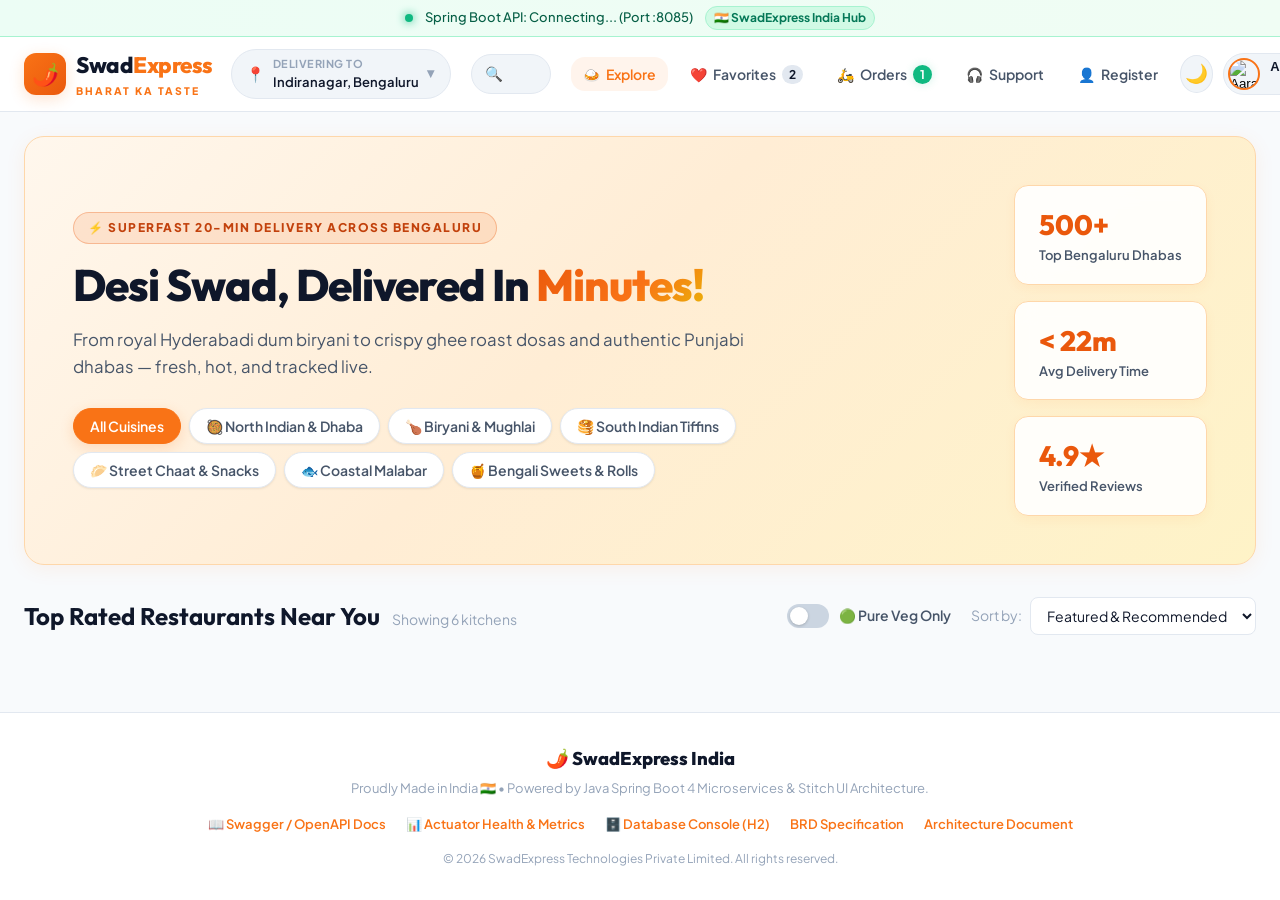
==== backend/src/main/resources/static/index.html @ cc87bf11 "feat(account): complete 5-step manage account flow with editable credentials and notification dispat" ====
<!DOCTYPE html>
<html lang="en" data-theme="light">
<head>
  <meta charset="UTF-8">
  <meta name="viewport" content="width=device-width, initial-scale=1.0">
  <title>SwadExpress | India's Premier Online Food Delivery & Live Tracking</title>
  <meta name="description" content="Order authentic biryani, butter chicken, masala dosa, and street food across Bengaluru. Real-time GPS delivery tracking powered by Java Spring Boot microservices.">
  <link rel="preconnect" href="https://fonts.googleapis.com">
  <link rel="preconnect" href="https://fonts.gstatic.com" crossorigin>
  <link href="https://fonts.googleapis.com/css2?family=Plus+Jakarta+Sans:wght@400;500;600;700;800&family=Outfit:wght@500;600;700;800&display=swap" rel="stylesheet">
  <link rel="stylesheet" href="style.css">
</head>
<body>
  <!-- System Status Banner (Backend connectivity check) -->
  <aside id="statusBanner" class="status-banner" aria-label="System Status">
    <div class="status-indicator live"></div>
    <span id="backendStatusText">Spring Boot 4 Microservices API Gateway: Connected (Port 8085)</span>
    <span class="status-tag">🇮🇳 SwadExpress India Hub</span>
  </aside>

  <!-- Sticky Navbar -->
  <header class="navbar">
    <div class="nav-container">
      <div class="brand-group">
        <a href="#" class="brand-logo" id="brandLogo">
          <div class="logo-icon">🌶️</div>
          <div class="logo-text">
            <span class="logo-main">Swad<span class="accent-orange">Express</span></span>
            <span class="logo-sub">BHARAT KA TASTE</span>
          </div>
        </a>
        <div class="delivery-address-pill" id="navAddressPill" title="Change delivery location">
          <span class="pill-icon">📍</span>
          <div class="pill-details">
            <span class="pill-label">Delivering to</span>
            <span class="pill-value" id="navAddressDisplay">Indiranagar, Bengaluru</span>
          </div>
          <span class="pill-arrow">▼</span>
        </div>
      </div>

      <!-- Search Bar -->
      <div class="nav-search-wrapper">
        <span class="search-icon">🔍</span>
        <input type="text" id="restaurantSearchInput" class="nav-search-input" placeholder="Search biryani, butter chicken, dosa, chaat, or thalis..." autocomplete="off">
        <button id="clearSearchBtn" class="clear-search-btn" style="display: none;">✕</button>
      </div>

      <!-- Navigation Actions -->
      <nav class="nav-actions">
        <button id="navExploreBtn" class="nav-link active">
          <span>🍛</span> Explore
        </button>
        <button id="navFavoritesBtn" class="nav-link">
          <span>❤️</span> Favorites
          <span id="favCountBadge" class="badge">2</span>
        </button>
        <button id="navOrdersBtn" class="nav-link">
          <span>🛵</span> Orders
          <span id="activeOrdersBadge" class="badge live-pulse">1</span>
        </button>
        <button id="navSupportBtn" class="nav-link">
          <span>🎧</span> Support
        </button>
        <button id="navRegisterBtn" class="nav-link" title="User Registration (UC-1)">
          <span>👤</span> Register
        </button>
        <button id="themeToggleBtn" class="theme-toggle-btn" title="Toggle Light / Dark Mode" aria-label="Toggle Theme">
          <span id="themeToggleIcon">🌙</span>
        </button>
        <button id="navProfileBtn" class="profile-btn" title="Account Settings (UC-7)">
          <img id="userAvatarImg" src="https://images.unsplash.com/photo-1506794778202-cad84cf45f1d?auto=format&fit=crop&w=120&q=80" alt="Aarav Sharma" class="avatar-img">
          <span id="userNameDisplay" class="user-name">Aarav S.</span>
        </button>
        <button id="cartTriggerBtn" class="cart-trigger-btn" aria-label="View Food Basket">
          <span class="cart-icon">🛒</span>
          <span id="cartCountBadge" class="cart-badge">0</span>
          <span id="cartTotalDisplay" class="cart-total">₹0</span>
        </button>
      </nav>
    </div>
  </header>

  <!-- Main Content Layout -->
  <main class="main-content">
    <!-- Hero Banner -->
    <section class="hero-section">
      <div class="hero-content">
        <div class="hero-badge">⚡ SUPERFAST 20-MIN DELIVERY ACROSS BENGALURU</div>
        <h1 class="hero-title">Desi Swad, Delivered In <span class="gradient-text">Minutes!</span></h1>
        <p class="hero-subtitle">From royal Hyderabadi dum biryani to crispy ghee roast dosas and authentic Punjabi dhabas — fresh, hot, and tracked live.</p>
        
        <!-- Cuisine Quick Filter Pills -->
        <div class="cuisine-pills-bar" id="cuisinePillsBar">
          <button class="cuisine-pill active" data-cuisine="All">All Cuisines</button>
          <button class="cuisine-pill" data-cuisine="North Indian">🥘 North Indian & Dhaba</button>
          <button class="cuisine-pill" data-cuisine="Biryani & Mughlai">🍗 Biryani & Mughlai</button>
          <button class="cuisine-pill" data-cuisine="South Indian">🥞 South Indian Tiffins</button>
          <button class="cuisine-pill" data-cuisine="Street Food & Chaat">🥟 Street Chaat & Snacks</button>
          <button class="cuisine-pill" data-cuisine="Coastal & Seafood">🐟 Coastal Malabar</button>
          <button class="cuisine-pill" data-cuisine="Bengali & Sweets">🍯 Bengali Sweets & Rolls</button>
        </div>
      </div>
      <div class="hero-stats">
        <div class="stat-card">
          <span class="stat-num">500+</span>
          <span class="stat-desc">Top Bengaluru Dhabas</span>
        </div>
        <div class="stat-card">
          <span class="stat-num">&lt; 22m</span>
          <span class="stat-desc">Avg Delivery Time</span>
        </div>
        <div class="stat-card">
          <span class="stat-num">4.9★</span>
          <span class="stat-desc">Verified Reviews</span>
        </div>
      </div>
    </section>

    <!-- Filter & Sort Sub-Bar -->
    <section class="filter-controls-section">
      <div class="filter-results-info">
        <h2 id="sectionHeading" class="section-title">Top Rated Restaurants Near You</h2>
        <span id="resultsCount" class="results-count">Showing 6 kitchens</span>
      </div>
      <div class="filter-actions-group">
        <label class="toggle-control">
          <input type="checkbox" id="vegOnlyToggle">
          <span class="toggle-slider"></span>
          <span class="toggle-label"><span class="fssai-veg-dot">🟢</span> Pure Veg Only</span>
        </label>
        <div class="sort-dropdown-wrapper">
          <label for="sortBySelect" class="sort-label">Sort by:</label>
          <select id="sortBySelect" class="sort-select">
            <option value="featured">Featured & Recommended</option>
            <option value="rating">Highest Rated (4.8+)</option>
            <option value="deliveryTime">Fastest Delivery</option>
            <option value="deliveryFee">Lowest Delivery Charge</option>
          </select>
        </div>
      </div>
    </section>

    <!-- Restaurant Cards Grid -->
    <section class="restaurant-grid" id="restaurantGrid" aria-label="Restaurant Listings">
      <!-- Dynamically injected via app.js -->
    </section>

    <!-- Active Orders Tracking Callout -->
    <section id="liveOrderCallout" class="live-order-callout" style="display: none;">
      <div class="callout-inner">
        <div class="callout-icon pulsing">🛵</div>
        <div class="callout-info">
          <div class="callout-title">Order Out for Delivery: <span id="calloutRestaurantName">Meghana Foods Biryani</span></div>
          <div class="callout-status" id="calloutStatusText">Delivery partner Suresh is en route on TVS Apache</div>
        </div>
        <button id="openLiveTrackerBtn" class="callout-action-btn">Track Order Live ➔</button>
      </div>
    </section>
  </main>

  <!-- MODAL: Restaurant Menu & Customization -->
  <div id="menuModal" class="modal-overlay" style="display: none;">
    <div class="modal-card menu-modal-card">
      <header class="modal-header menu-header">
        <div class="menu-hero-banner" id="menuHeroBanner">
          <button id="closeMenuModalBtn" class="modal-close-btn" aria-label="Close Menu">✕</button>
          <div class="menu-hero-overlay">
            <div class="menu-badge" id="menuCuisineBadge">North Indian</div>
            <h2 id="menuRestaurantName" class="menu-rest-title">Punjab Grill & Tandoori Dhaba</h2>
            <div class="menu-rest-meta">
              <span id="menuRatingSpan">⭐ 4.88 (320 reviews)</span>
              <span>•</span>
              <span id="menuEtaSpan">⏱️ 25 mins</span>
              <span>•</span>
              <span id="menuMinOrderSpan">Min Order: ₹200</span>
            </div>
            <p id="menuAddressSpan" class="menu-address">📍 100 Feet Rd, Indiranagar, Bengaluru</p>
          </div>
        </div>
      </header>

      <!-- Category Filter Tabs -->
      <nav class="menu-category-tabs" id="menuCategoryTabs">
        <button class="cat-tab active" data-category="ALL">Full Menu</button>
        <button class="cat-tab" data-category="Starters">Starters & Tikkas</button>
        <button class="cat-tab" data-category="Mains">Gravies & Curries</button>
        <button class="cat-tab" data-category="Biryani">Biryani & Rice</button>
        <button class="cat-tab" data-category="Tiffins">South Tiffins</button>
        <button class="cat-tab" data-category="Street Food">Chaat & Rolls</button>
        <button class="cat-tab" data-category="Breads">Roti & Naan</button>
        <button class="cat-tab" data-category="Desserts">Mithai & Desserts</button>
        <button class="cat-tab" data-category="Beverages">Chai & Kaapi</button>
      </nav>

      <!-- Menu Items List -->
      <div class="menu-items-container" id="menuItemsContainer">
        <!-- Rendered dynamically -->
      </div>
    </div>
  </div>

  <!-- SLIDE DRAWER: Shopping Cart & Checkout -->
  <aside id="cartDrawer" class="drawer-overlay" style="display: none;">
    <div class="drawer-panel cart-drawer-panel">
      <header class="drawer-header">
        <div class="drawer-title-group">
          <h3>Your Food Basket</h3>
          <span id="drawerRestaurantName" class="drawer-sub">Select items to checkout</span>
        </div>
        <button id="closeCartDrawerBtn" class="drawer-close-btn" aria-label="Close Basket">✕</button>
      </header>

      <div class="drawer-body">
        <!-- Empty Cart State -->
        <div id="emptyCartView" class="empty-cart-view" style="display: none;">
          <div class="empty-icon">🍲</div>
          <h4>Your basket is empty</h4>
          <p>Explore authentic Indian dishes and add your favorites here.</p>
          <button id="startShoppingBtn" class="primary-btn">Browse Restaurants</button>
        </div>

        <!-- Populated Cart Items -->
        <div id="populatedCartView" class="populated-cart-view">
          <div class="cart-items-list" id="cartItemsList">
            <!-- Dynamically populated -->
          </div>

          <!-- Delivery Address Section -->
          <div class="checkout-block address-block">
            <div class="block-header">
              <span class="block-title">📍 Delivery Location</span>
              <button id="openAddAddressModalBtn" class="text-link-btn">+ Add New Address</button>
            </div>
            <div id="addressOptionsList" class="address-options-list">
              <!-- Dynamically populated from Address Service -->
            </div>
            <input type="text" id="deliveryInstructionsInput" class="form-input" placeholder="Delivery notes (e.g. Ring flat bell, leave with security)...">
          </div>

          <!-- Payment Method Section (Indian UPI & Cards) -->
          <div class="checkout-block payment-block">
            <span class="block-title">🇮🇳 Payment Options</span>
            <div class="payment-methods-grid">
              <label class="pay-method-card active">
                <input type="radio" name="paymentMethod" value="UPI" checked>
                <div class="pay-card-content">
                  <span class="pay-icon">⚡</span>
                  <div class="pay-text">
                    <strong>Instant UPI (Zero Convenience Fee)</strong>
                    <span>Google Pay • PhonePe • Paytm • CRED (aarav@okaxis)</span>
                  </div>
                </div>
              </label>
              <label class="pay-method-card">
                <input type="radio" name="paymentMethod" value="CARD">
                <div class="pay-card-content">
                  <span class="pay-icon">💳</span>
                  <div class="pay-text">
                    <strong>Credit / Debit Card & RuPay</strong>
                    <span>RuPay • Visa • Mastercard</span>
                  </div>
                </div>
              </label>
              <label class="pay-method-card">
                <input type="radio" name="paymentMethod" value="CASH">
                <div class="pay-card-content">
                  <span class="pay-icon">💵</span>
                  <div class="pay-text">
                    <strong>Cash on Delivery (COD) / Scan QR at Door</strong>
                    <span>Pay courier in cash or UPI QR</span>
                  </div>
                </div>
              </label>
            </div>
          </div>

          <!-- Cost Calculation Summary with GST -->
          <div class="checkout-summary">
            <div class="summary-row">
              <span>Item Total</span>
              <span id="summarySubtotal">₹0.00</span>
            </div>
            <div class="summary-row">
              <span>Delivery Partner Fee</span>
              <span id="summaryDeliveryFee">₹35.00</span>
            </div>
            <div class="summary-row">
              <span>Restaurant GST (2.5% CGST + 2.5% SGST)</span>
              <span id="summaryTax">₹0.00</span>
            </div>
            <div class="summary-row total-row">
              <span>Total Payable</span>
              <span id="summaryTotal">₹0.00</span>
            </div>
          </div>
        </div>
      </div>

      <footer class="drawer-footer" id="cartDrawerFooter">
        <button id="placeOrderBtn" class="place-order-btn">
          <span id="placeOrderText">Confirm Order & Pay</span>
          <span id="placeOrderTotalSpan" class="order-total-badge">₹0.00</span>
        </button>
      </footer>
    </div>
  </aside>

  <!-- MODAL: Real-Time Order Tracking (UC-5) -->
  <div id="trackingModal" class="modal-overlay" style="display: none;">
    <div class="modal-card tracking-modal-card">
      <header class="modal-header">
        <div class="tracking-header-title">
          <span class="tracking-live-tag">🔴 LIVE SWAD TELEMETRY</span>
          <h2 id="trackOrderTitle">Order #ORD-1002</h2>
        </div>
        <button id="closeTrackingModalBtn" class="modal-close-btn" aria-label="Close Tracking">✕</button>
      </header>

      <div class="tracking-body">
        <!-- ETA & Status Highlight Card -->
        <div class="tracking-status-banner">
          <div class="eta-box">
            <span class="eta-label">Expected in</span>
            <span class="eta-time" id="trackEtaDisplay">15 mins</span>
          </div>
          <div class="status-msg-box">
            <div class="status-headline" id="trackStatusHeadline">Delivery Partner En Route</div>
            <div class="status-sub" id="trackStatusMessage">Suresh Gowda is delivering via TVS Apache RTR 160.</div>
          </div>
        </div>

        <!-- 4-Step Milestone Progression -->
        <div class="stepper-wrapper">
          <div class="step-item" id="step1">
            <div class="step-circle">1</div>
            <span class="step-title">Order Placed</span>
          </div>
          <div class="step-line" id="line1"></div>
          <div class="step-item" id="step2">
            <div class="step-circle">2</div>
            <span class="step-title">Kitchen Cooking</span>
          </div>
          <div class="step-line" id="line2"></div>
          <div class="step-item" id="step3">
            <div class="step-circle">3</div>
            <span class="step-title">Partner Out</span>
          </div>
          <div class="step-line" id="line3"></div>
          <div class="step-item" id="step4">
            <div class="step-circle">4</div>
            <span class="step-title">Delivered</span>
          </div>
        </div>

        <!-- Simulated Visual GPS Route Display (Bengaluru Route) -->
        <div class="telemetry-map-simulator">
          <div class="map-grid-overlay"></div>
          <div class="route-line-svg">
            <div class="map-node restaurant-node">
              <span>🏪</span>
              <label id="mapRestLabel">Dhaba / Kitchen</label>
            </div>
            <div class="driver-pulse-marker" id="driverPulseMarker">
              <span>🛵</span>
              <span class="pulse-ring"></span>
            </div>
            <div class="map-node destination-node">
              <span>🏠</span>
              <label>Indiranagar</label>
            </div>
          </div>
        </div>

        <!-- Courier Contact Card -->
        <div class="courier-card">
          <img src="https://images.unsplash.com/photo-1507003211169-0a1dd7228f2d?auto=format&fit=crop&w=120&q=80" alt="Delivery Partner" class="courier-avatar">
          <div class="courier-info">
            <div class="courier-name" id="trackDriverName">Ramesh Kumar</div>
            <div class="courier-vehicle" id="trackVehicle">Hero Splendor Plus (#KA-03-EX-9921)</div>
            <div class="courier-rating" id="trackDriverRating">⭐ 4.94 Rating (Vaccinated)</div>
          </div>
          <a href="tel:+919845012345" class="call-driver-btn" id="callDriverBtn">📞 Call Partner</a>
        </div>

        <!-- Simulation Step Control -->
        <div class="tracking-action-bar">
          <button id="advanceStepBtn" class="secondary-btn">
            ⚡ Advance Milestone (Simulate Kitchen & Transit Lifecycle)
          </button>
          <button id="reviewDeliveredOrderBtn" class="primary-btn" style="display: none;">
            ⭐ Rate Food & Delivery Experience
          </button>
        </div>
      </div>
    </div>
  </div>

  <!-- MODAL: Review & Rating (UC-6) -->
  <div id="reviewModal" class="modal-overlay" style="display: none;">
    <div class="modal-card review-modal-card">
      <header class="modal-header">
        <div class="modal-title-group">
          <h2>Kaisa Tha Khana? Rate Experience</h2>
          <span id="reviewRestaurantName" class="modal-sub">Punjab Grill & Tandoori Dhaba</span>
        </div>
        <button id="closeReviewModalBtn" class="modal-close-btn" aria-label="Close Review">✕</button>
      </header>

      <form id="reviewForm" class="review-form">
        <input type="hidden" id="reviewOrderId">
        <input type="hidden" id="reviewRestaurantId">

        <div class="rating-picker-group">
          <span class="rating-prompt">How was the taste and packaging?</span>
          <div class="star-rating-widget" id="starRatingWidget">
            <span class="star-btn" data-value="1">★</span>
            <span class="star-btn" data-value="2">★</span>
            <span class="star-btn" data-value="3">★</span>
            <span class="star-btn" data-value="4">★</span>
            <span class="star-btn active" data-value="5">★</span>
          </div>
          <span id="ratingScoreText" class="rating-score-text">5.0 - Ekdum Lajawab! (Exceptional)</span>
        </div>

        <div class="form-group">
          <label for="reviewCommentsInput">Your Review Commentary</label>
          <textarea id="reviewCommentsInput" class="form-textarea" rows="4" placeholder="Tell us what you loved about the spices, flavors, and delivery speed..." required></textarea>
        </div>

        <button type="submit" id="submitReviewBtn" class="primary-btn">Submit Desi Review</button>
      </form>
    </div>
  </div>

  <!-- MODAL: Orders History & Past Invoices -->
  <div id="ordersHistoryModal" class="modal-overlay" style="display: none;">
    <div class="modal-card wide-modal-card">
      <header class="modal-header">
        <h2>Order History & Invoices</h2>
        <button id="closeOrdersModalBtn" class="modal-close-btn" aria-label="Close Orders">✕</button>
      </header>
      <div class="orders-list-container" id="ordersListContainer">
        <!-- Rendered dynamically -->
      </div>
    </div>
  </div>

  <!-- MODAL: Customer Support Center (UC-10) -->
  <div id="supportModal" class="modal-overlay" style="display: none;">
    <div class="modal-card wide-modal-card">
      <header class="modal-header">
        <div class="modal-title-group">
          <h2>SwadExpress Care & Resolution</h2>
          <span class="modal-sub">24/7 Priority Support across India</span>
        </div>
        <button id="closeSupportModalBtn" class="modal-close-btn" aria-label="Close Support">✕</button>
      </header>

      <div class="support-modal-grid">
        <!-- Ticket Submission Form -->
        <div class="support-form-card">
          <h3>Create Support Request</h3>
          <form id="supportTicketForm" class="ticket-form">
            <div class="form-group">
              <label for="ticketOrderSelect">Associated Order (Optional)</label>
              <select id="ticketOrderSelect" class="form-select">
                <option value="">-- General Inquiry / No Order --</option>
              </select>
            </div>
            <div class="form-group">
              <label for="ticketCategorySelect">Issue Category</label>
              <select id="ticketCategorySelect" class="form-select" required>
                <option value="LATE_DELIVERY">⏱️ Delivery Partner Delay</option>
                <option value="MISSING_ITEM">📦 Missing Item / Spilled Packaging</option>
                <option value="FOOD_QUALITY">🍲 Food Taste or Temperature Issue</option>
                <option value="REFUND">💳 UPI / Refund Status</option>
                <option value="OTHER">💬 General Feedback</option>
              </select>
            </div>
            <div class="form-group">
              <label for="ticketDescriptionInput">Problem Description</label>
              <textarea id="ticketDescriptionInput" class="form-textarea" rows="4" placeholder="Describe the issue with your meal or delivery partner..." required></textarea>
            </div>
            <button type="submit" id="submitTicketBtn" class="primary-btn">Submit Support Request</button>
          </form>
        </div>

        <!-- Existing Tickets List -->
        <div class="support-tickets-card">
          <h3>Your Active Support Tickets</h3>
          <div id="ticketsListContainer" class="tickets-list-container">
            <!-- Dynamically populated from Support Service -->
          </div>
        </div>
      </div>
    </div>
  </div>

  <!-- MODAL: Account Settings & Address Book (UC-7, UC-9) -->
  <div id="accountModal" class="modal-overlay" style="display: none;">
    <div class="modal-card wide-modal-card">
      <header class="modal-header">
        <h2>Account Settings (UC-7)</h2>
        <button id="closeAccountModalBtn" class="modal-close-btn" aria-label="Close Account">✕</button>
      </header>

      <div class="account-tabs-wrapper">
        <button class="account-tab active" id="profileTabBtn">Profile & Credentials (UC-7)</button>
        <button class="account-tab" id="addressesTabBtn">Saved Addresses (UC-9)</button>
      </div>

      <!-- Tab 1: Profile -->
      <div id="profileTabContent" class="account-tab-content">
        <div id="profileErrorAlert" class="alert-box error" style="display: none; margin-bottom: 1rem; padding: 0.75rem 1rem; border-radius: 8px; background: #fee2e2; border: 1px solid #ef4444; color: #b91c1c; font-size: 0.9rem;"></div>
        
        <form id="profileForm" class="account-form">
          <div class="profile-avatar-row">
            <img id="profileAvatarPreview" src="https://images.unsplash.com/photo-1506794778202-cad84cf45f1d?auto=format&fit=crop&w=200&q=80" alt="Avatar" class="profile-preview-avatar">
            <div class="avatar-input-group">
              <label for="profileAvatarUrl">Avatar Image URL</label>
              <input type="url" id="profileAvatarUrl" class="form-input" value="https://images.unsplash.com/photo-1506794778202-cad84cf45f1d?auto=format&fit=crop&w=200&q=80">
            </div>
          </div>
          <div class="form-row">
            <div class="form-group">
              <label for="profileNameInput">Full Name</label>
              <input type="text" id="profileNameInput" class="form-input" value="Aarav Sharma" required>
            </div>
            <div class="form-group">
              <label for="profileEmailInput">Email Address</label>
              <input type="email" id="profileEmailInput" class="form-input" value="aarav.sharma@example.in" required>
            </div>
          </div>
          <div class="form-row">
            <div class="form-group">
              <label for="profilePhoneInput">Mobile Phone (India +91)</label>
              <input type="tel" id="profilePhoneInput" class="form-input" value="+91 98765 43210" required>
            </div>
            <div class="form-group">
              <label for="profilePasswordInput">New Password (leave blank to keep current)</label>
              <input type="password" id="profilePasswordInput" class="form-input" placeholder="Min. 6 characters">
            </div>
          </div>
          <button type="submit" id="saveProfileBtn" class="primary-btn"><span>💾</span> Save Changes & Dispatch Confirmation (UC-7)</button>
        </form>

        <!-- Step 5 Confirmation Card -->
        <div id="profileUpdateConfirmationCard" style="display: none; margin-top: 1.25rem; padding: 1.25rem; border-radius: 12px; background: #f0fdf4; border: 1px solid #86efac;">
          <div style="display: flex; align-items: flex-start; gap: 0.75rem; margin-bottom: 0.75rem;">
            <span style="font-size: 1.75rem; line-height: 1;">✅</span>
            <div>
              <h4 style="margin: 0; color: #166534; font-size: 1.05rem; font-weight: 700;">Account Settings Updated (UC-7)</h4>
              <p id="profileConfirmationSummary" style="margin: 0.25rem 0 0 0; font-size: 0.875rem; color: #15803d;"></p>
            </div>
          </div>
          <div style="display: grid; grid-template-columns: 1fr 1fr; gap: 0.75rem; margin-top: 0.75rem;">
            <div style="background: #ffffff; padding: 0.75rem; border-radius: 8px; border: 1px solid #bbf7d0; box-shadow: 0 1px 3px rgba(0,0,0,0.05);">
              <div style="font-size: 0.75rem; font-weight: 700; text-transform: uppercase; color: #475569; margin-bottom: 0.25rem;">📱 SMS Notification</div>
              <div id="profileSmsBadge" style="font-size: 0.85rem; font-weight: 600; color: #16a34a;">Status: DISPATCHED</div>
            </div>
            <div style="background: #ffffff; padding: 0.75rem; border-radius: 8px; border: 1px solid #bbf7d0; box-shadow: 0 1px 3px rgba(0,0,0,0.05);">
              <div style="font-size: 0.75rem; font-weight: 700; text-transform: uppercase; color: #475569; margin-bottom: 0.25rem;">✉️ Email Notification</div>
              <div id="profileEmailBadge" style="font-size: 0.85rem; font-weight: 600; color: #16a34a;">Status: DISPATCHED</div>
            </div>
          </div>
        </div>
      </div>

      <!-- Tab 2: Addresses -->
      <div id="addressesTabContent" class="account-tab-content" style="display: none;">
        <div class="addresses-manager-header">
          <h3>Your Saved Locations</h3>
          <button id="addNewAddressBtn" class="primary-btn">+ Add New Location</button>
        </div>
        <div id="addressesManagerList" class="addresses-manager-list">
          <!-- Dynamically populated -->
        </div>

        <!-- Add Address Form (Toggled) -->
        <form id="newAddressForm" class="new-address-form" style="display: none;">
          <h4>Add New Delivery Location</h4>
          <div class="form-row">
            <div class="form-group">
              <label for="newAddressLabel">Label (e.g. Home, Office, Gym)</label>
              <input type="text" id="newAddressLabel" class="form-input" placeholder="Home" required>
            </div>
            <div class="form-group">
              <label for="newAddressStreet">Flat / House No. & Street</label>
              <input type="text" id="newAddressStreet" class="form-input" placeholder="Flat 402, Shanti Niketan Apts" required>
            </div>
          </div>
          <div class="form-row">
            <div class="form-group">
              <label for="newAddressSuite">Area / Landmark</label>
              <input type="text" id="newAddressSuite" class="form-input" placeholder="12th Main, HAL 2nd Stage">
            </div>
            <div class="form-group">
              <label for="newAddressCity">City</label>
              <input type="text" id="newAddressCity" class="form-input" value="Bengaluru" required>
            </div>
            <div class="form-group">
              <label for="newAddressState">State</label>
              <input type="text" id="newAddressState" class="form-input" value="Karnataka" required>
            </div>
            <div class="form-group">
              <label for="newAddressZip">PIN Code</label>
              <input type="text" id="newAddressZip" class="form-input" value="560038" required>
            </div>
          </div>
          <div class="form-actions">
            <button type="button" id="cancelAddressBtn" class="secondary-btn">Cancel</button>
            <button type="submit" id="saveNewAddressBtn" class="primary-btn">Save Address</button>
          </div>
        </form>
      </div>
    </div>
  </div>

  <!-- User Registration Modal (UC-1: 5-Step Registration Flow) -->
  <div id="registerModal" class="modal-overlay" style="display: none;" role="dialog" aria-modal="true" aria-labelledby="registerModalTitle">
    <div class="modal-card" style="max-width: 520px;">
      <header class="modal-header">
        <div>
          <h2 id="registerModalTitle" style="font-size: 1.35rem; font-weight: 800; color: var(--text-main);">Create New Account (UC-1)</h2>
          <p style="font-size: 0.8125rem; color: var(--text-muted); margin-top: 2px;">Join SwadExpress for seamless food ordering & live tracking</p>
        </div>
        <button id="closeRegisterModalBtn" class="modal-close-btn" aria-label="Close Registration">✕</button>
      </header>

      <!-- Step 1 & 2: Registration Form View -->
      <div id="registerFormContainer" style="padding: 24px;">
        <div id="registerErrorAlert" style="display: none; background: #fee2e2; border: 1px solid #fca5a5; color: #991b1b; padding: 10px 14px; border-radius: 8px; font-size: 0.85rem; margin-bottom: 16px; font-weight: 600;"></div>

        <form id="userRegistrationForm">
          <div class="form-group">
            <label for="regFullName">Full Name *</label>
            <input type="text" id="regFullName" class="form-input" placeholder="e.g. Priya Patel" required autocomplete="name">
          </div>

          <div class="form-group">
            <label for="regEmail">Email Address *</label>
            <input type="email" id="regEmail" class="form-input" placeholder="e.g. priya.patel@example.in" required autocomplete="email">
            <span style="font-size: 0.75rem; color: var(--text-dim);">We'll send your registration confirmation & order invoices here.</span>
          </div>

          <div class="form-group">
            <label for="regPhone">Mobile Phone Number (India +91) *</label>
            <input type="tel" id="regPhone" class="form-input" placeholder="e.g. +91 98123 45678" required autocomplete="tel">
            <span style="font-size: 0.75rem; color: var(--text-dim);">For SMS delivery milestone updates and live tracking OTPs.</span>
          </div>

          <div class="form-group">
            <label for="regPassword">Password *</label>
            <input type="password" id="regPassword" class="form-input" placeholder="Minimum 6 characters" minlength="6" required autocomplete="new-password">
          </div>

          <div style="margin-top: 20px; display: flex; flex-direction: column; gap: 10px;">
            <button type="submit" id="submitRegisterBtn" class="primary-btn" style="width: 100%; padding: 12px; font-size: 0.95rem;">
              <span>🚀</span> Create Account & Send Confirmation
            </button>
            <p style="font-size: 0.78rem; color: var(--text-muted); text-align: center;">
              Already have an account? <a href="#" id="switchToLoginLink" style="color: var(--accent-saffron); font-weight: 700; text-decoration: none;">Login as Aarav Sharma</a>
            </p>
          </div>
        </form>
      </div>

      <!-- Step 5: Confirmation Dispatched View -->
      <div id="registerConfirmationView" style="display: none; padding: 28px 24px; text-align: center;">
        <div style="width: 64px; height: 64px; background: #ecfdf5; border: 2px solid #10b981; border-radius: 50%; display: flex; align-items: center; justify-content: center; font-size: 2rem; margin: 0 auto 16px;">
          ✅
        </div>
        <h3 style="font-size: 1.35rem; font-weight: 800; color: var(--text-main); margin-bottom: 6px;">Registration Confirmed!</h3>
        <p id="regSuccessSummary" style="font-size: 0.875rem; color: var(--text-muted); line-height: 1.5; margin-bottom: 20px;"></p>

        <div style="background: var(--bg-surface); border: 1px solid var(--border-subtle); border-radius: 12px; padding: 16px; text-align: left; margin-bottom: 20px; display: flex; flex-direction: column; gap: 10px;">
          <div style="display: flex; align-items: center; gap: 10px;">
            <span style="font-size: 1.25rem;">📱</span>
            <div>
              <div style="font-size: 0.8125rem; font-weight: 700; color: var(--text-main);">SMS Confirmation Dispatched</div>
              <div id="regSmsRecipient" style="font-size: 0.75rem; color: var(--accent-emerald-dark); font-weight: 600;">Status: Sent to registered phone</div>
            </div>
          </div>
          <div style="display: flex; align-items: center; gap: 10px; border-top: 1px solid var(--border-subtle); padding-top: 10px;">
            <span style="font-size: 1.25rem;">✉️</span>
            <div>
              <div style="font-size: 0.8125rem; font-weight: 700; color: var(--text-main);">Email Confirmation Dispatched</div>
              <div id="regEmailRecipient" style="font-size: 0.75rem; color: var(--accent-emerald-dark); font-weight: 600;">Status: Welcome email sent to inbox</div>
            </div>
          </div>
        </div>

        <button id="startOrderingRegisteredBtn" class="primary-btn" style="width: 100%; padding: 12px; font-size: 0.95rem;">
          Continue to SwadExpress as <span id="regNewUserName">New User</span> →
        </button>
      </div>
    </div>
  </div>

  <!-- Toast Notification Container -->
  <div id="toastContainer" class="toast-container" aria-live="polite"></div>

  <!-- Footer -->
  <footer class="app-footer">
    <div class="footer-container">
      <div class="footer-brand">
        <span class="footer-logo">🌶️ SwadExpress India</span>
        <p>Proudly Made in India 🇮🇳 • Powered by Java Spring Boot 4 Microservices & Stitch UI Architecture.</p>
      </div>
      <div class="footer-links">
        <a href="/swagger.html" target="_blank" class="footer-link">📖 Swagger / OpenAPI Docs</a>
        <a href="/actuator/health" target="_blank" class="footer-link">📊 Actuator Health & Metrics</a>
        <a href="/h2-console" target="_blank" class="footer-link">🗄️ Database Console (H2)</a>
        <a href="file:///c:/Users/ARUN/varma_scripts/experiments/demo/BRD.md" class="footer-link">BRD Specification</a>
        <a href="file:///c:/Users/ARUN/varma_scripts/experiments/demo/ARCHITECTURE.md" class="footer-link">Architecture Document</a>
      </div>
      <div class="footer-copyright">
        © 2026 SwadExpress Technologies Private Limited. All rights reserved.
      </div>
    </div>
  </footer>

  <script src="app.js"></script>
</body>
</html>
---- backend/src/main/resources/static/style.css ----
/* ==========================================================================
   SwadExpress Design System & Style Specifications
   Aesthetics: Modern Indian White Theme (Light Mode), Saffron & Emerald Accents,
   Crisp Card Elevations, Glassmorphism, Micro-interactions, Dark Mode Toggle
   ========================================================================== */

:root, [data-theme="light"] {
  --bg-primary: #f8fafc;
  --bg-secondary: #ffffff;
  --bg-card: #ffffff;
  --bg-card-hover: #ffffff;
  --bg-surface: #f1f5f9;
  --bg-surface-hover: #e2e8f0;
  --bg-overlay: rgba(15, 23, 42, 0.45);
  
  --border-subtle: #e2e8f0;
  --border-strong: #cbd5e1;
  --border-active: #f97316;
  --border-focus: #f97316;

  --text-main: #0f172a;
  --text-muted: #475569;
  --text-dim: #94a3b8;

  --accent-saffron: #f97316;
  --accent-saffron-dark: #ea580c;
  --accent-saffron-glow: rgba(249, 115, 22, 0.2);
  --accent-emerald: #10b981;
  --accent-emerald-dark: #059669;
  --accent-emerald-glow: rgba(16, 185, 129, 0.2);
  --accent-amber: #f59e0b;
  --accent-amber-glow: rgba(245, 158, 11, 0.2);
  --accent-rose: #f43f5e;
  --accent-blue: #3b82f6;

  --font-sans: 'Plus Jakarta Sans', -apple-system, BlinkMacSystemFont, 'Segoe UI', Roboto, sans-serif;
  --font-display: 'Outfit', sans-serif;

  --shadow-sm: 0 1px 3px rgba(0, 0, 0, 0.05), 0 1px 2px rgba(0, 0, 0, 0.03);
  --shadow-md: 0 4px 16px rgba(0, 0, 0, 0.06), 0 1px 3px rgba(0, 0, 0, 0.04);
  --shadow-lg: 0 12px 32px rgba(0, 0, 0, 0.08), 0 4px 12px rgba(0, 0, 0, 0.04);
  --shadow-glow: 0 0 20px rgba(249, 115, 22, 0.15);

  --radius-sm: 8px;
  --radius-md: 14px;
  --radius-lg: 20px;
  --radius-pill: 9999px;

  --transition-fast: 0.15s ease;
  --transition-normal: 0.25s cubic-bezier(0.16, 1, 0.3, 1);
}

[data-theme="dark"] {
  --bg-primary: #090d16;
  --bg-secondary: #0f172a;
  --bg-card: rgba(19, 29, 51, 0.75);
  --bg-card-hover: rgba(27, 41, 71, 0.9);
  --bg-surface: #1e293b;
  --bg-surface-hover: #334155;
  --bg-overlay: rgba(5, 8, 15, 0.85);

  --border-subtle: rgba(255, 255, 255, 0.08);
  --border-strong: rgba(255, 255, 255, 0.18);
  --border-active: rgba(249, 115, 22, 0.5);
  --border-focus: #f97316;

  --text-main: #f8fafc;
  --text-muted: #94a3b8;
  --text-dim: #64748b;

  --shadow-sm: 0 2px 4px rgba(0, 0, 0, 0.3);
  --shadow-md: 0 4px 14px rgba(0, 0, 0, 0.4);
  --shadow-lg: 0 10px 30px rgba(0, 0, 0, 0.5);
  --shadow-glow: 0 0 25px rgba(249, 115, 22, 0.2);
}

*, *::before, *::after {
  box-sizing: border-box;
  margin: 0;
  padding: 0;
}

body {
  font-family: var(--font-sans);
  background-color: var(--bg-primary);
  color: var(--text-main);
  line-height: 1.5;
  min-height: 100vh;
  display: flex;
  flex-direction: column;
  overflow-x: hidden;
  -webkit-font-smoothing: antialiased;
  transition: background-color var(--transition-normal), color var(--transition-normal);
}

/* Custom Scrollbar */
::-webkit-scrollbar {
  width: 8px;
  height: 8px;
}
::-webkit-scrollbar-track {
  background: var(--bg-primary);
}
::-webkit-scrollbar-thumb {
  background: var(--border-strong);
  border-radius: var(--radius-pill);
}
::-webkit-scrollbar-thumb:hover {
  background: var(--accent-saffron);
}

/* System Status Banner */
.status-banner {
  background: linear-gradient(90deg, #ecfdf5 0%, #f0fdf4 100%);
  border-bottom: 1px solid #a7f3d0;
  padding: 6px 24px;
  display: flex;
  align-items: center;
  justify-content: center;
  gap: 12px;
  font-size: 0.8125rem;
  font-weight: 500;
  color: #065f46;
}
[data-theme="dark"] .status-banner {
  background: linear-gradient(90deg, #064e3b 0%, #022c22 100%);
  border-bottom: 1px solid rgba(16, 185, 129, 0.3);
  color: #a7f3d0;
}
.status-indicator.live {
  width: 8px;
  height: 8px;
  background: #10b981;
  border-radius: 50%;
  box-shadow: 0 0 10px #10b981;
  animation: pulse 2s infinite;
}
.status-tag {
  background: #d1fae5;
  border: 1px solid #a7f3d0;
  padding: 2px 8px;
  border-radius: var(--radius-pill);
  font-size: 0.75rem;
  color: #047857;
  font-weight: 700;
}
[data-theme="dark"] .status-tag {
  background: rgba(16, 185, 129, 0.2);
  border-color: rgba(16, 185, 129, 0.3);
  color: #6ee7b7;
}

/* Sticky Navbar */
.navbar {
  position: sticky;
  top: 0;
  z-index: 100;
  background: rgba(255, 255, 255, 0.94);
  backdrop-filter: blur(18px);
  border-bottom: 1px solid var(--border-subtle);
  padding: 12px 24px;
  transition: background-color var(--transition-normal), border-color var(--transition-normal);
}
[data-theme="dark"] .navbar {
  background: rgba(15, 23, 42, 0.9);
}
.nav-container {
  max-width: 1380px;
  margin: 0 auto;
  display: flex;
  align-items: center;
  justify-content: space-between;
  gap: 20px;
}

.brand-group {
  display: flex;
  align-items: center;
  gap: 18px;
}
.brand-logo {
  display: flex;
  align-items: center;
  gap: 10px;
  text-decoration: none;
}
.logo-icon {
  width: 42px;
  height: 42px;
  background: linear-gradient(135deg, var(--accent-saffron) 0%, #ea580c 100%);
  border-radius: 12px;
  display: flex;
  align-items: center;
  justify-content: center;
  font-size: 1.35rem;
  box-shadow: 0 4px 15px var(--accent-saffron-glow);
}
.accent-orange {
  color: var(--accent-saffron);
}
.logo-text {
  display: flex;
  flex-direction: column;
}
.logo-main {
  font-family: var(--font-display);
  font-weight: 800;
  font-size: 1.4rem;
  letter-spacing: -0.5px;
  color: var(--text-main);
}
.logo-sub {
  font-size: 0.65rem;
  font-weight: 800;
  letter-spacing: 2px;
  color: var(--accent-saffron);
}

.fssai-veg-dot {
  font-size: 0.85rem;
  line-height: 1;
}

.delivery-address-pill {
  display: flex;
  align-items: center;
  gap: 8px;
  background: var(--bg-surface);
  border: 1px solid var(--border-subtle);
  padding: 6px 14px;
  border-radius: var(--radius-pill);
  cursor: pointer;
  transition: var(--transition-fast);
}
.delivery-address-pill:hover {
  border-color: var(--accent-saffron);
  background: var(--bg-surface-hover);
}
.pill-icon { font-size: 0.95rem; }
.pill-details {
  display: flex;
  flex-direction: column;
}
.pill-label {
  font-size: 0.6875rem;
  color: var(--text-dim);
  text-transform: uppercase;
  font-weight: 700;
  letter-spacing: 0.5px;
}
.pill-value {
  font-size: 0.8125rem;
  font-weight: 600;
  color: var(--text-main);
  max-width: 170px;
  white-space: nowrap;
  overflow: hidden;
  text-overflow: ellipsis;
}
.pill-arrow {
  font-size: 0.65rem;
  color: var(--text-dim);
}

/* Nav Search */
.nav-search-wrapper {
  flex: 1;
  max-width: 460px;
  position: relative;
  display: flex;
  align-items: center;
}
.search-icon {
  position: absolute;
  left: 14px;
  font-size: 0.9rem;
  color: var(--text-dim);
  pointer-events: none;
}
.nav-search-input {
  width: 100%;
  background: var(--bg-surface);
  border: 1px solid var(--border-subtle);
  border-radius: var(--radius-pill);
  padding: 10px 38px 10px 40px;
  color: var(--text-main);
  font-family: inherit;
  font-size: 0.875rem;
  transition: var(--transition-normal);
}
.nav-search-input:focus {
  outline: none;
  background: var(--bg-secondary);
  border-color: var(--accent-saffron);
  box-shadow: 0 0 0 3px var(--accent-saffron-glow);
}
.clear-search-btn {
  position: absolute;
  right: 12px;
  background: none;
  border: none;
  color: var(--text-muted);
  cursor: pointer;
  font-size: 0.875rem;
}

/* Nav Actions */
.nav-actions {
  display: flex;
  align-items: center;
  gap: 10px;
}
.nav-link {
  background: none;
  border: none;
  color: var(--text-muted);
  font-family: inherit;
  font-size: 0.875rem;
  font-weight: 600;
  display: flex;
  align-items: center;
  gap: 6px;
  padding: 8px 12px;
  border-radius: var(--radius-md);
  cursor: pointer;
  transition: var(--transition-fast);
  position: relative;
}
.nav-link:hover {
  color: var(--text-main);
  background: var(--bg-surface);
}
.nav-link.active {
  color: var(--accent-saffron);
  background: rgba(249, 115, 22, 0.08);
}
.badge {
  background: var(--bg-surface-hover);
  color: var(--text-main);
  font-size: 0.75rem;
  font-weight: 700;
  padding: 2px 7px;
  border-radius: var(--radius-pill);
}
.badge.live-pulse {
  background: var(--accent-emerald);
  color: #ffffff;
  box-shadow: 0 0 10px var(--accent-emerald-glow);
  animation: pulse 2s infinite;
}

/* Theme Toggle Button */
.theme-toggle-btn {
  background: var(--bg-surface);
  border: 1px solid var(--border-subtle);
  color: var(--text-main);
  width: 38px;
  height: 38px;
  border-radius: 50%;
  display: flex;
  align-items: center;
  justify-content: center;
  font-size: 1.15rem;
  cursor: pointer;
  transition: var(--transition-fast);
}
.theme-toggle-btn:hover {
  background: var(--bg-surface-hover);
  border-color: var(--border-strong);
  transform: scale(1.08);
}

.profile-btn {
  display: flex;
  align-items: center;
  gap: 8px;
  background: var(--bg-surface);
  border: 1px solid var(--border-subtle);
  padding: 4px 12px 4px 4px;
  border-radius: var(--radius-pill);
  cursor: pointer;
  transition: var(--transition-fast);
}
.profile-btn:hover {
  border-color: var(--accent-saffron);
  background: var(--bg-surface-hover);
}
.avatar-img {
  width: 32px;
  height: 32px;
  border-radius: 50%;
  object-fit: cover;
  border: 2px solid var(--accent-saffron);
}
.user-name {
  font-size: 0.8125rem;
  font-weight: 600;
  color: var(--text-main);
}

.cart-trigger-btn {
  display: flex;
  align-items: center;
  gap: 10px;
  background: linear-gradient(135deg, var(--accent-saffron) 0%, #ea580c 100%);
  color: #ffffff;
  border: none;
  padding: 8px 18px;
  border-radius: var(--radius-pill);
  font-family: inherit;
  font-weight: 700;
  font-size: 0.875rem;
  cursor: pointer;
  box-shadow: 0 4px 14px var(--accent-saffron-glow);
  transition: var(--transition-fast);
}
.cart-trigger-btn:hover {
  transform: translateY(-1px);
  box-shadow: 0 6px 20px var(--accent-saffron-glow);
}
.cart-badge {
  background: #ffffff;
  color: #ea580c;
  font-size: 0.75rem;
  font-weight: 800;
  padding: 2px 7px;
  border-radius: var(--radius-pill);
}
.cart-total {
  font-weight: 800;
}

/* Main Content Area */
.main-content {
  flex: 1;
  max-width: 1380px;
  width: 100%;
  margin: 0 auto;
  padding: 24px;
  display: flex;
  flex-direction: column;
  gap: 32px;
}

/* Hero Section */
.hero-section {
  background: linear-gradient(135deg, #fff7ed 0%, #ffedd5 45%, #fef3c7 100%);
  border: 1px solid #fed7aa;
  border-radius: var(--radius-lg);
  padding: 48px;
  display: flex;
  align-items: center;
  justify-content: space-between;
  gap: 40px;
  box-shadow: 0 4px 20px rgba(249, 115, 22, 0.08);
  position: relative;
  overflow: hidden;
  transition: background var(--transition-normal);
}
[data-theme="dark"] .hero-section {
  background: radial-gradient(circle at 10% 20%, rgba(249, 115, 22, 0.15) 0%, rgba(15, 23, 42, 0.85) 60%),
              radial-gradient(circle at 90% 80%, rgba(16, 185, 129, 0.1) 0%, transparent 50%),
              #0f172a;
  border-color: var(--border-subtle);
  box-shadow: var(--shadow-md);
}
.hero-content {
  max-width: 680px;
  display: flex;
  flex-direction: column;
  gap: 16px;
}
.hero-badge {
  display: inline-block;
  align-self: flex-start;
  background: rgba(234, 88, 12, 0.12);
  border: 1px solid rgba(234, 88, 12, 0.3);
  color: #c2410c;
  font-size: 0.75rem;
  font-weight: 800;
  letter-spacing: 1.5px;
  padding: 6px 14px;
  border-radius: var(--radius-pill);
}
[data-theme="dark"] .hero-badge {
  background: rgba(249, 115, 22, 0.2);
  border-color: rgba(249, 115, 22, 0.4);
  color: #fb923c;
}
.hero-title {
  font-family: var(--font-display);
  font-size: 2.75rem;
  font-weight: 800;
  line-height: 1.15;
  letter-spacing: -1px;
  color: var(--text-main);
}
.gradient-text {
  background: linear-gradient(135deg, #ea580c 0%, #f97316 60%, #eab308 100%);
  -webkit-background-clip: text;
  -webkit-text-fill-color: transparent;
}
.hero-subtitle {
  color: var(--text-muted);
  font-size: 1.05rem;
  line-height: 1.6;
}

.cuisine-pills-bar {
  display: flex;
  flex-wrap: wrap;
  gap: 8px;
  margin-top: 12px;
}
.cuisine-pill {
  background: var(--bg-secondary);
  border: 1px solid var(--border-subtle);
  color: var(--text-muted);
  font-family: inherit;
  font-size: 0.875rem;
  font-weight: 600;
  padding: 8px 16px;
  border-radius: var(--radius-pill);
  cursor: pointer;
  box-shadow: var(--shadow-sm);
  transition: var(--transition-fast);
}
.cuisine-pill:hover {
  background: var(--bg-surface);
  color: var(--text-main);
  border-color: var(--border-strong);
}
.cuisine-pill.active {
  background: var(--accent-saffron);
  color: #ffffff;
  border-color: var(--accent-saffron);
  box-shadow: 0 4px 14px var(--accent-saffron-glow);
}

.hero-stats {
  display: flex;
  flex-direction: column;
  gap: 16px;
}
.stat-card {
  background: rgba(255, 255, 255, 0.9);
  backdrop-filter: blur(10px);
  border: 1px solid #fed7aa;
  border-radius: var(--radius-md);
  padding: 18px 24px;
  display: flex;
  flex-direction: column;
  min-width: 180px;
  box-shadow: 0 4px 12px rgba(249, 115, 22, 0.06);
}
[data-theme="dark"] .stat-card {
  background: rgba(30, 41, 59, 0.6);
  border-color: var(--border-subtle);
  box-shadow: none;
}
.stat-num {
  font-family: var(--font-display);
  font-size: 1.75rem;
  font-weight: 800;
  color: var(--accent-saffron-dark);
}
[data-theme="dark"] .stat-num {
  color: var(--accent-saffron);
}
.stat-desc {
  font-size: 0.8125rem;
  color: var(--text-muted);
  font-weight: 600;
}

/* Filter Sub-Bar */
.filter-controls-section {
  display: flex;
  align-items: center;
  justify-content: space-between;
  flex-wrap: wrap;
  gap: 16px;
  padding-bottom: 8px;
}
.filter-results-info {
  display: flex;
  align-items: baseline;
  gap: 12px;
}
.section-title {
  font-family: var(--font-display);
  font-size: 1.5rem;
  font-weight: 700;
  color: var(--text-main);
}
.results-count {
  font-size: 0.875rem;
  color: var(--text-dim);
}
.filter-actions-group {
  display: flex;
  align-items: center;
  gap: 20px;
}

/* Toggle Switch */
.toggle-control {
  display: flex;
  align-items: center;
  gap: 10px;
  cursor: pointer;
  user-select: none;
}
.toggle-control input {
  display: none;
}
.toggle-slider {
  width: 42px;
  height: 24px;
  background: var(--border-strong);
  border-radius: var(--radius-pill);
  position: relative;
  transition: var(--transition-fast);
}
.toggle-slider::before {
  content: '';
  position: absolute;
  width: 18px;
  height: 18px;
  border-radius: 50%;
  background: #ffffff;
  top: 3px;
  left: 3px;
  box-shadow: 0 1px 3px rgba(0,0,0,0.2);
  transition: var(--transition-fast);
}
.toggle-control input:checked + .toggle-slider {
  background: var(--accent-emerald);
}
.toggle-control input:checked + .toggle-slider::before {
  transform: translateX(18px);
}
.toggle-label {
  font-size: 0.875rem;
  font-weight: 600;
  color: var(--text-muted);
}

.sort-dropdown-wrapper {
  display: flex;
  align-items: center;
  gap: 8px;
}
.sort-label {
  font-size: 0.875rem;
  color: var(--text-dim);
}
.sort-select {
  background: var(--bg-secondary);
  border: 1px solid var(--border-subtle);
  border-radius: var(--radius-sm);
  color: var(--text-main);
  padding: 8px 12px;
  font-family: inherit;
  font-size: 0.875rem;
  cursor: pointer;
}
.sort-select:focus {
  outline: none;
  border-color: var(--accent-saffron);
}

/* Restaurant Grid */
.restaurant-grid {
  display: grid;
  grid-template-columns: repeat(auto-fill, minmax(340px, 1fr));
  gap: 24px;
}

/* Restaurant Card */
.restaurant-card {
  background: var(--bg-card);
  border: 1px solid var(--border-subtle);
  border-radius: var(--radius-md);
  overflow: hidden;
  transition: var(--transition-normal);
  display: flex;
  flex-direction: column;
  cursor: pointer;
  position: relative;
  box-shadow: var(--shadow-sm);
}
.restaurant-card:hover {
  transform: translateY(-4px);
  border-color: #fed7aa;
  background: var(--bg-card-hover);
  box-shadow: var(--shadow-lg);
}
[data-theme="dark"] .restaurant-card:hover {
  border-color: var(--border-active);
}

.card-media {
  position: relative;
  width: 100%;
  height: 200px;
  overflow: hidden;
  background: var(--bg-surface);
}
.card-img {
  width: 100%;
  height: 100%;
  object-fit: cover;
  transition: transform 0.4s ease;
}
.restaurant-card:hover .card-img {
  transform: scale(1.05);
}

.card-badges {
  position: absolute;
  top: 12px;
  left: 12px;
  display: flex;
  gap: 6px;
}
.card-badge-pill {
  background: rgba(15, 23, 42, 0.8);
  backdrop-filter: blur(8px);
  border: 1px solid rgba(255, 255, 255, 0.2);
  color: #ffffff;
  font-size: 0.75rem;
  font-weight: 700;
  padding: 4px 10px;
  border-radius: var(--radius-pill);
}
.card-badge-pill.featured {
  background: linear-gradient(135deg, var(--accent-amber) 0%, #d97706 100%);
  color: #ffffff;
  border: none;
}

.fav-btn {
  position: absolute;
  top: 12px;
  right: 12px;
  width: 36px;
  height: 36px;
  border-radius: 50%;
  background: rgba(255, 255, 255, 0.92);
  backdrop-filter: blur(8px);
  border: 1px solid var(--border-subtle);
  color: var(--text-dim);
  font-size: 1.1rem;
  display: flex;
  align-items: center;
  justify-content: center;
  cursor: pointer;
  box-shadow: 0 2px 6px rgba(0, 0, 0, 0.08);
  transition: var(--transition-fast);
}
[data-theme="dark"] .fav-btn {
  background: rgba(15, 23, 42, 0.85);
  box-shadow: none;
}
.fav-btn:hover {
  transform: scale(1.15);
  color: var(--accent-rose);
}
.fav-btn.active {
  color: var(--accent-rose);
  background: rgba(244, 63, 94, 0.12);
  border-color: rgba(244, 63, 94, 0.3);
}

.card-body {
  padding: 18px;
  display: flex;
  flex-direction: column;
  gap: 10px;
  flex: 1;
}
.card-title-row {
  display: flex;
  align-items: baseline;
  justify-content: space-between;
  gap: 10px;
}
.card-name {
  font-family: var(--font-display);
  font-size: 1.25rem;
  font-weight: 700;
  color: var(--text-main);
}
.card-rating {
  display: flex;
  align-items: center;
  gap: 4px;
  background: #ecfdf5;
  color: #047857;
  font-size: 0.8125rem;
  font-weight: 800;
  padding: 3px 8px;
  border-radius: var(--radius-sm);
  border: 1px solid #a7f3d0;
}
[data-theme="dark"] .card-rating {
  background: rgba(16, 185, 129, 0.15);
  color: #34d399;
  border-color: rgba(16, 185, 129, 0.25);
}

.card-cuisine {
  color: var(--text-muted);
  font-size: 0.875rem;
  font-weight: 500;
}
.card-address {
  color: var(--text-dim);
  font-size: 0.8125rem;
}

.card-meta-row {
  display: flex;
  align-items: center;
  gap: 14px;
  margin-top: auto;
  padding-top: 14px;
  border-top: 1px solid var(--border-subtle);
  font-size: 0.8125rem;
  color: var(--text-muted);
}
.card-meta-item {
  display: flex;
  align-items: center;
  gap: 5px;
}

/* Live Order Callout */
.live-order-callout {
  position: fixed;
  bottom: 24px;
  right: 24px;
  z-index: 90;
  background: var(--bg-secondary);
  border: 1px solid var(--accent-saffron);
  border-radius: var(--radius-md);
  padding: 14px 20px;
  box-shadow: var(--shadow-lg), var(--shadow-glow);
  animation: slideUp 0.3s ease;
}
.callout-inner {
  display: flex;
  align-items: center;
  gap: 16px;
}
.callout-icon {
  font-size: 1.75rem;
}
.callout-icon.pulsing {
  animation: pulse 1.5s infinite;
}
.callout-info {
  display: flex;
  flex-direction: column;
}
.callout-title {
  font-size: 0.875rem;
  font-weight: 700;
  color: var(--text-main);
}
.callout-status {
  font-size: 0.75rem;
  color: var(--accent-saffron);
  font-weight: 700;
}
.callout-action-btn {
  background: var(--accent-saffron);
  color: #ffffff;
  border: none;
  font-family: inherit;
  font-weight: 700;
  font-size: 0.8125rem;
  padding: 8px 16px;
  border-radius: var(--radius-pill);
  cursor: pointer;
  transition: var(--transition-fast);
}
.callout-action-btn:hover {
  background: var(--accent-saffron-dark);
}

/* Modals & Overlays */
.modal-overlay {
  position: fixed;
  inset: 0;
  z-index: 200;
  background: var(--bg-overlay);
  backdrop-filter: blur(8px);
  display: flex;
  align-items: center;
  justify-content: center;
  padding: 24px;
  animation: fadeIn 0.2s ease;
}

.modal-card {
  background: var(--bg-secondary);
  border: 1px solid var(--border-subtle);
  border-radius: var(--radius-lg);
  width: 100%;
  max-width: 600px;
  max-height: 90vh;
  overflow-y: auto;
  box-shadow: var(--shadow-lg);
  display: flex;
  flex-direction: column;
  animation: scaleUp 0.25s cubic-bezier(0.16, 1, 0.3, 1);
}
.wide-modal-card {
  max-width: 840px;
}
.menu-modal-card {
  max-width: 900px;
}

.modal-header {
  padding: 20px 24px;
  border-bottom: 1px solid var(--border-subtle);
  display: flex;
  align-items: center;
  justify-content: space-between;
  position: relative;
  background: var(--bg-secondary);
}
.modal-close-btn {
  background: var(--bg-surface);
  border: none;
  color: var(--text-muted);
  width: 32px;
  height: 32px;
  border-radius: 50%;
  font-size: 1rem;
  cursor: pointer;
  display: flex;
  align-items: center;
  justify-content: center;
  transition: var(--transition-fast);
}
.modal-close-btn:hover {
  background: var(--bg-surface-hover);
  color: var(--text-main);
}

/* Menu Modal Hero */
.menu-header {
  padding: 0;
  border: none;
}
.menu-hero-banner {
  position: relative;
  width: 100%;
  height: 220px;
  background-size: cover;
  background-position: center;
}
.menu-hero-banner .modal-close-btn {
  position: absolute;
  top: 16px;
  right: 16px;
  z-index: 10;
  background: rgba(15, 23, 42, 0.7);
  color: #ffffff;
}
.menu-hero-overlay {
  position: absolute;
  inset: 0;
  background: linear-gradient(to top, rgba(15, 23, 42, 0.95) 15%, rgba(15, 23, 42, 0.6) 65%, rgba(15, 23, 42, 0.2) 100%);
  padding: 24px;
  display: flex;
  flex-direction: column;
  justify-content: flex-end;
  gap: 6px;
}
.menu-badge {
  align-self: flex-start;
  background: var(--accent-saffron);
  color: #ffffff;
  font-size: 0.75rem;
  font-weight: 800;
  padding: 3px 10px;
  border-radius: var(--radius-pill);
}
.menu-rest-title {
  font-family: var(--font-display);
  font-size: 2rem;
  font-weight: 800;
  color: #ffffff;
}
.menu-rest-meta {
  display: flex;
  gap: 10px;
  font-size: 0.875rem;
  color: #cbd5e1;
}
.menu-address {
  font-size: 0.8125rem;
  color: #94a3b8;
}

.menu-category-tabs {
  display: flex;
  gap: 8px;
  padding: 14px 24px;
  border-bottom: 1px solid var(--border-subtle);
  background: var(--bg-surface);
  overflow-x: auto;
}
.cat-tab {
  background: var(--bg-secondary);
  border: 1px solid var(--border-subtle);
  color: var(--text-muted);
  font-family: inherit;
  font-size: 0.8125rem;
  font-weight: 600;
  padding: 6px 14px;
  border-radius: var(--radius-pill);
  cursor: pointer;
  white-space: nowrap;
  transition: var(--transition-fast);
}
.cat-tab:hover {
  background: var(--bg-surface-hover);
  color: var(--text-main);
}
.cat-tab.active {
  background: var(--accent-saffron);
  color: #ffffff;
  border-color: var(--accent-saffron);
}

/* Menu Items List */
.menu-items-container {
  padding: 24px;
  display: grid;
  grid-template-columns: repeat(auto-fill, minmax(380px, 1fr));
  gap: 16px;
}
.menu-item-card {
  background: var(--bg-secondary);
  border: 1px solid var(--border-subtle);
  border-radius: var(--radius-md);
  padding: 16px;
  display: flex;
  gap: 16px;
  box-shadow: var(--shadow-sm);
  transition: var(--transition-fast);
}
.menu-item-card:hover {
  border-color: #fed7aa;
  box-shadow: var(--shadow-md);
}
.item-info {
  flex: 1;
  display: flex;
  flex-direction: column;
  gap: 6px;
}
.item-title-row {
  display: flex;
  align-items: center;
  gap: 8px;
}
.item-name {
  font-size: 1rem;
  font-weight: 700;
  color: var(--text-main);
}
.item-badge {
  font-size: 0.6875rem;
  font-weight: 700;
  padding: 2px 6px;
  border-radius: 4px;
}
.item-badge.veg {
  background: #ecfdf5;
  color: #047857;
  border: 1px solid #a7f3d0;
}
.item-badge.spicy {
  background: #fff1f2;
  color: #e11d48;
  border: 1px solid #fecdd3;
}
.item-desc {
  font-size: 0.8125rem;
  color: var(--text-muted);
  line-height: 1.4;
}
.item-price {
  font-size: 1.05rem;
  font-weight: 800;
  color: var(--accent-saffron-dark);
  margin-top: auto;
}
[data-theme="dark"] .item-price {
  color: var(--accent-saffron);
}

.item-media {
  position: relative;
  width: 100px;
  height: 100px;
  border-radius: var(--radius-sm);
  overflow: hidden;
  display: flex;
  flex-direction: column;
  align-items: center;
  justify-content: flex-end;
  background: var(--bg-surface);
}
.item-img {
  width: 100%;
  height: 100%;
  object-fit: cover;
}
.add-to-cart-btn {
  position: absolute;
  bottom: 6px;
  background: var(--accent-saffron);
  color: #ffffff;
  border: none;
  font-family: inherit;
  font-weight: 800;
  font-size: 0.75rem;
  padding: 4px 12px;
  border-radius: var(--radius-pill);
  cursor: pointer;
  box-shadow: 0 2px 8px rgba(0,0,0,0.15);
  transition: var(--transition-fast);
}
.add-to-cart-btn:hover {
  background: var(--accent-saffron-dark);
  transform: scale(1.05);
}

/* Cart Slide-out Drawer */
.drawer-overlay {
  position: fixed;
  inset: 0;
  z-index: 210;
  background: var(--bg-overlay);
  backdrop-filter: blur(8px);
  display: flex;
  justify-content: flex-end;
  animation: fadeIn 0.2s ease;
}
.drawer-panel {
  background: var(--bg-secondary);
  border-left: 1px solid var(--border-subtle);
  width: 100%;
  max-width: 480px;
  height: 100%;
  display: flex;
  flex-direction: column;
  box-shadow: -8px 0 30px rgba(0, 0, 0, 0.1);
  animation: slideLeft 0.25s cubic-bezier(0.16, 1, 0.3, 1);
}
.drawer-header {
  padding: 20px 24px;
  border-bottom: 1px solid var(--border-subtle);
  display: flex;
  align-items: center;
  justify-content: space-between;
}
.drawer-title-group h3 {
  font-family: var(--font-display);
  font-size: 1.35rem;
  font-weight: 700;
  color: var(--text-main);
}
.drawer-sub {
  font-size: 0.8125rem;
  color: var(--text-dim);
}
.drawer-close-btn {
  background: var(--bg-surface);
  border: none;
  color: var(--text-muted);
  width: 32px;
  height: 32px;
  border-radius: 50%;
  font-size: 1rem;
  cursor: pointer;
}
.drawer-close-btn:hover {
  background: var(--bg-surface-hover);
  color: var(--text-main);
}
.drawer-body {
  flex: 1;
  overflow-y: auto;
  padding: 20px 24px;
  display: flex;
  flex-direction: column;
  gap: 20px;
}

.empty-cart-view {
  display: flex;
  flex-direction: column;
  align-items: center;
  justify-content: center;
  text-align: center;
  gap: 12px;
  margin: auto 0;
}
.empty-icon { font-size: 3rem; }
.empty-cart-view h4 { font-size: 1.25rem; font-weight: 700; color: var(--text-main); }
.empty-cart-view p { color: var(--text-muted); font-size: 0.875rem; max-width: 260px; }

.cart-items-list {
  display: flex;
  flex-direction: column;
  gap: 12px;
}
.cart-item-row {
  background: var(--bg-primary);
  border: 1px solid var(--border-subtle);
  border-radius: var(--radius-sm);
  padding: 12px 14px;
  display: flex;
  align-items: center;
  justify-content: space-between;
  gap: 12px;
}
.cart-item-name {
  font-size: 0.875rem;
  font-weight: 600;
  color: var(--text-main);
}
.cart-item-stepper {
  display: flex;
  align-items: center;
  gap: 8px;
  background: var(--bg-secondary);
  border: 1px solid var(--border-subtle);
  border-radius: var(--radius-pill);
  padding: 2px 8px;
}
.step-btn {
  background: none;
  border: none;
  color: var(--text-main);
  font-weight: 800;
  font-size: 1rem;
  cursor: pointer;
  width: 20px;
}
.step-qty {
  font-size: 0.8125rem;
  font-weight: 700;
  color: var(--text-main);
}
.cart-item-price {
  font-size: 0.875rem;
  font-weight: 700;
  color: var(--accent-saffron-dark);
}
[data-theme="dark"] .cart-item-price {
  color: var(--accent-saffron);
}

.checkout-block {
  background: var(--bg-primary);
  border: 1px solid var(--border-subtle);
  border-radius: var(--radius-md);
  padding: 16px;
  display: flex;
  flex-direction: column;
  gap: 10px;
}
.block-header {
  display: flex;
  align-items: center;
  justify-content: space-between;
}
.block-title {
  font-size: 0.875rem;
  font-weight: 700;
  color: var(--text-main);
}
.text-link-btn {
  background: none;
  border: none;
  color: var(--accent-saffron);
  font-size: 0.8125rem;
  font-weight: 700;
  cursor: pointer;
}
.address-options-list {
  display: flex;
  flex-direction: column;
  gap: 8px;
}
.address-radio-label {
  display: flex;
  align-items: flex-start;
  gap: 10px;
  padding: 10px 12px;
  background: var(--bg-secondary);
  border: 1px solid var(--border-subtle);
  border-radius: var(--radius-sm);
  cursor: pointer;
  font-size: 0.8125rem;
  color: var(--text-main);
}
.address-radio-label input { margin-top: 3px; }

.payment-methods-grid {
  display: flex;
  flex-direction: column;
  gap: 8px;
}
.pay-method-card {
  display: flex;
  align-items: center;
  gap: 12px;
  padding: 10px 14px;
  background: var(--bg-secondary);
  border: 1px solid var(--border-subtle);
  border-radius: var(--radius-sm);
  cursor: pointer;
  transition: var(--transition-fast);
}
.pay-method-card:has(input:checked) {
  border-color: var(--accent-saffron);
  background: #fff7ed;
}
[data-theme="dark"] .pay-method-card:has(input:checked) {
  background: rgba(249, 115, 22, 0.1);
}
.pay-card-content {
  display: flex;
  align-items: center;
  gap: 10px;
}
.pay-text {
  display: flex;
  flex-direction: column;
  font-size: 0.8125rem;
  color: var(--text-main);
}
.pay-text span { font-size: 0.75rem; color: var(--text-dim); }

.checkout-summary {
  display: flex;
  flex-direction: column;
  gap: 8px;
  padding-top: 12px;
  border-top: 1px solid var(--border-subtle);
  font-size: 0.875rem;
}
.summary-row {
  display: flex;
  justify-content: space-between;
  color: var(--text-muted);
}
.summary-row.total-row {
  color: var(--text-main);
  font-size: 1.15rem;
  font-weight: 800;
  padding-top: 8px;
  border-top: 1px dashed var(--border-subtle);
}
.summary-row.total-row span:last-child {
  color: var(--accent-saffron-dark);
}
[data-theme="dark"] .summary-row.total-row span:last-child {
  color: var(--accent-saffron);
}

.drawer-footer {
  padding: 16px 24px;
  border-top: 1px solid var(--border-subtle);
  background: var(--bg-secondary);
}
.place-order-btn {
  width: 100%;
  background: linear-gradient(135deg, var(--accent-saffron) 0%, #ea580c 100%);
  color: #ffffff;
  border: none;
  padding: 14px 24px;
  border-radius: var(--radius-pill);
  font-family: inherit;
  font-size: 1rem;
  font-weight: 800;
  cursor: pointer;
  display: flex;
  align-items: center;
  justify-content: space-between;
  box-shadow: 0 4px 15px var(--accent-saffron-glow);
  transition: var(--transition-fast);
}
.place-order-btn:hover {
  background: linear-gradient(135deg, #fb923c 0%, #ea580c 100%);
  transform: translateY(-2px);
}
.order-total-badge {
  background: rgba(0,0,0,0.2);
  padding: 4px 12px;
  border-radius: var(--radius-pill);
}

/* Tracking Modal Styles (UC-5) */
.tracking-body {
  padding: 24px;
  display: flex;
  flex-direction: column;
  gap: 24px;
}
.tracking-live-tag {
  font-size: 0.6875rem;
  font-weight: 800;
  letter-spacing: 1px;
  color: #f43f5e;
}
.tracking-status-banner {
  background: linear-gradient(135deg, #fff7ed 0%, #ffedd5 100%);
  border: 1px solid #fed7aa;
  border-radius: var(--radius-md);
  padding: 20px;
  display: flex;
  align-items: center;
  gap: 24px;
}
[data-theme="dark"] .tracking-status-banner {
  background: linear-gradient(135deg, #1e293b 0%, #0f172a 100%);
  border-color: var(--border-active);
}
.eta-box {
  display: flex;
  flex-direction: column;
  align-items: center;
  justify-content: center;
  background: #ffffff;
  border: 1px solid #fed7aa;
  padding: 12px 18px;
  border-radius: var(--radius-sm);
  min-width: 120px;
  box-shadow: 0 2px 8px rgba(249, 115, 22, 0.08);
}
[data-theme="dark"] .eta-box {
  background: rgba(249, 115, 22, 0.15);
  border-color: rgba(249, 115, 22, 0.3);
}
.eta-label { font-size: 0.6875rem; font-weight: 700; color: #ea580c; text-transform: uppercase; }
.eta-time { font-family: var(--font-display); font-size: 1.5rem; font-weight: 800; color: #c2410c; }
[data-theme="dark"] .eta-time { color: #ffffff; }

.status-msg-box {
  display: flex;
  flex-direction: column;
  gap: 4px;
}
.status-headline { font-size: 1.15rem; font-weight: 800; color: #c2410c; }
[data-theme="dark"] .status-headline { color: var(--accent-saffron); }
.status-sub { font-size: 0.875rem; color: var(--text-muted); }

/* Milestone Stepper */
.stepper-wrapper {
  display: flex;
  align-items: center;
  justify-content: space-between;
  padding: 10px 0;
}
.step-item {
  display: flex;
  flex-direction: column;
  align-items: center;
  gap: 6px;
}
.step-circle {
  width: 36px;
  height: 36px;
  border-radius: 50%;
  background: var(--bg-surface);
  border: 2px solid var(--border-strong);
  display: flex;
  align-items: center;
  justify-content: center;
  font-weight: 800;
  font-size: 0.875rem;
  color: var(--text-dim);
  transition: var(--transition-normal);
}
.step-item.completed .step-circle {
  background: var(--accent-emerald);
  border-color: var(--accent-emerald);
  color: #ffffff;
}
.step-item.active .step-circle {
  background: #ffffff;
  border-color: var(--accent-emerald);
  color: var(--accent-emerald-dark);
  box-shadow: 0 0 14px var(--accent-emerald-glow);
  animation: pulse 1.8s infinite;
}
[data-theme="dark"] .step-item.active .step-circle {
  background: #1e293b;
  color: var(--accent-emerald);
}
.step-title {
  font-size: 0.75rem;
  font-weight: 700;
  color: var(--text-dim);
}
.step-item.active .step-title,
.step-item.completed .step-title {
  color: var(--text-main);
}
.step-line {
  flex: 1;
  height: 3px;
  background: var(--border-subtle);
  margin: 0 8px;
  margin-bottom: 22px;
  transition: var(--transition-normal);
}
.step-line.active {
  background: var(--accent-emerald);
  box-shadow: 0 0 8px var(--accent-emerald-glow);
}

/* Telemetry Map Simulator */
.telemetry-map-simulator {
  height: 140px;
  background: var(--bg-primary);
  border: 1px solid var(--border-subtle);
  border-radius: var(--radius-md);
  position: relative;
  overflow: hidden;
  display: flex;
  align-items: center;
  justify-content: center;
}
[data-theme="dark"] .telemetry-map-simulator {
  background: #090d16;
}
.map-grid-overlay {
  position: absolute;
  inset: 0;
  background-image: linear-gradient(rgba(0, 0, 0, 0.04) 1px, transparent 1px),
                    linear-gradient(90deg, rgba(0, 0, 0, 0.04) 1px, transparent 1px);
  background-size: 20px 20px;
}
[data-theme="dark"] .map-grid-overlay {
  background-image: linear-gradient(rgba(255, 255, 255, 0.03) 1px, transparent 1px),
                    linear-gradient(90deg, rgba(255, 255, 255, 0.03) 1px, transparent 1px);
}
.route-line-svg {
  position: relative;
  width: 80%;
  display: flex;
  align-items: center;
  justify-content: space-between;
}
.route-line-svg::before {
  content: '';
  position: absolute;
  left: 20px;
  right: 20px;
  height: 4px;
  background: repeating-linear-gradient(90deg, #cbd5e1 0, #cbd5e1 8px, transparent 8px, transparent 14px);
  z-index: 1;
}
[data-theme="dark"] .route-line-svg::before {
  background: repeating-linear-gradient(90deg, #334155 0, #334155 8px, transparent 8px, transparent 14px);
}
.map-node {
  z-index: 2;
  display: flex;
  flex-direction: column;
  align-items: center;
  gap: 4px;
  font-size: 1.5rem;
}
.map-node label {
  font-size: 0.75rem;
  font-weight: 700;
  color: var(--text-muted);
}
.driver-pulse-marker {
  position: absolute;
  left: 20%;
  top: -16px;
  z-index: 3;
  font-size: 1.8rem;
  transition: left 0.8s cubic-bezier(0.16, 1, 0.3, 1);
}
.driver-pulse-marker .pulse-ring {
  position: absolute;
  top: 50%;
  left: 50%;
  transform: translate(-50%, -50%);
  width: 40px;
  height: 40px;
  border-radius: 50%;
  border: 2px solid var(--accent-emerald);
  animation: ripple 2s infinite;
}

/* Courier Card */
.courier-card {
  background: var(--bg-surface);
  border: 1px solid var(--border-subtle);
  border-radius: var(--radius-md);
  padding: 16px;
  display: flex;
  align-items: center;
  gap: 16px;
}
.courier-avatar {
  width: 50px;
  height: 50px;
  border-radius: 50%;
  object-fit: cover;
  border: 2px solid var(--accent-emerald);
}
.courier-info {
  flex: 1;
  display: flex;
  flex-direction: column;
  gap: 2px;
}
.courier-name { font-size: 0.95rem; font-weight: 700; color: var(--text-main); }
.courier-vehicle { font-size: 0.8125rem; color: var(--text-muted); }
.courier-rating { font-size: 0.75rem; color: var(--accent-amber); font-weight: 700; }
.call-driver-btn {
  background: #ecfdf5;
  color: #047857;
  border: 1px solid #a7f3d0;
  padding: 8px 16px;
  border-radius: var(--radius-pill);
  font-size: 0.8125rem;
  font-weight: 700;
  text-decoration: none;
  transition: var(--transition-fast);
}
.call-driver-btn:hover { background: var(--accent-emerald); color: #ffffff; }

.tracking-action-bar {
  display: flex;
  gap: 12px;
}

/* Forms & Inputs */
.form-group {
  display: flex;
  flex-direction: column;
  gap: 6px;
  margin-bottom: 14px;
}
.form-group label {
  font-size: 0.8125rem;
  font-weight: 600;
  color: var(--text-muted);
}
.form-input, .form-textarea, .form-select {
  background: var(--bg-secondary);
  border: 1px solid var(--border-strong);
  border-radius: var(--radius-sm);
  padding: 10px 14px;
  color: var(--text-main);
  font-family: inherit;
  font-size: 0.875rem;
  transition: var(--transition-fast);
}
.form-input:focus, .form-textarea:focus, .form-select:focus {
  outline: none;
  border-color: var(--accent-saffron);
  box-shadow: 0 0 0 2px var(--accent-saffron-glow);
}
.form-row {
  display: grid;
  grid-template-columns: repeat(auto-fit, minmax(180px, 1fr));
  gap: 12px;
}

/* Primary & Secondary Buttons */
.primary-btn {
  background: linear-gradient(135deg, var(--accent-saffron) 0%, #ea580c 100%);
  color: #ffffff;
  border: none;
  padding: 10px 20px;
  border-radius: var(--radius-pill);
  font-family: inherit;
  font-weight: 700;
  font-size: 0.875rem;
  cursor: pointer;
  box-shadow: 0 4px 12px var(--accent-saffron-glow);
  transition: var(--transition-fast);
}
.primary-btn:hover {
  background: var(--accent-saffron-dark);
}
.secondary-btn {
  background: var(--bg-surface);
  color: var(--text-main);
  border: 1px solid var(--border-subtle);
  padding: 10px 20px;
  border-radius: var(--radius-pill);
  font-family: inherit;
  font-weight: 700;
  font-size: 0.875rem;
  cursor: pointer;
  transition: var(--transition-fast);
}
.secondary-btn:hover {
  background: var(--bg-surface-hover);
}

/* Star Rating Widget (UC-6) */
.rating-picker-group {
  display: flex;
  flex-direction: column;
  align-items: center;
  gap: 10px;
  margin: 16px 0;
}
.rating-prompt {
  font-size: 0.95rem;
  font-weight: 600;
  color: var(--text-muted);
}
.star-rating-widget {
  display: flex;
  gap: 8px;
}
.star-btn {
  font-size: 2.25rem;
  color: var(--border-strong);
  cursor: pointer;
  transition: var(--transition-fast);
}
.star-btn.active, .star-btn:hover {
  color: var(--accent-amber);
  transform: scale(1.15);
}
.rating-score-text {
  font-size: 0.875rem;
  font-weight: 700;
  color: var(--accent-amber);
}

/* Support Grid (UC-10) */
.support-modal-grid {
  display: grid;
  grid-template-columns: 1fr 1fr;
  gap: 24px;
  padding: 24px;
}
@media (max-width: 768px) {
  .support-modal-grid { grid-template-columns: 1fr; }
}
.support-form-card, .support-tickets-card {
  background: var(--bg-surface);
  border: 1px solid var(--border-subtle);
  border-radius: var(--radius-md);
  padding: 20px;
  display: flex;
  flex-direction: column;
  gap: 16px;
}
.tickets-list-container {
  display: flex;
  flex-direction: column;
  gap: 10px;
  max-height: 400px;
  overflow-y: auto;
}
.ticket-item {
  background: var(--bg-secondary);
  border: 1px solid var(--border-subtle);
  border-radius: var(--radius-sm);
  padding: 12px;
  display: flex;
  flex-direction: column;
  gap: 6px;
}
.ticket-header {
  display: flex;
  justify-content: space-between;
  align-items: center;
}
.ticket-num { font-weight: 800; font-size: 0.8125rem; color: var(--accent-saffron-dark); }
.ticket-status-badge {
  font-size: 0.6875rem;
  font-weight: 800;
  padding: 2px 8px;
  border-radius: var(--radius-pill);
}
.ticket-status-badge.OPEN { background: #fef3c7; color: #b45309; }
.ticket-status-badge.RESOLVED { background: #d1fae5; color: #047857; }
.ticket-desc { font-size: 0.8125rem; color: var(--text-muted); }
.ticket-notes { font-size: 0.75rem; color: #0284c7; background: #e0f2fe; padding: 4px 8px; border-radius: 4px; }

/* Account Modal Tabs */
.account-tabs-wrapper {
  display: flex;
  border-bottom: 1px solid var(--border-subtle);
  padding: 0 24px;
  background: var(--bg-surface);
}
.account-tab {
  background: none;
  border: none;
  color: var(--text-muted);
  font-family: inherit;
  font-size: 0.875rem;
  font-weight: 700;
  padding: 14px 18px;
  cursor: pointer;
  border-bottom: 2px solid transparent;
  transition: var(--transition-fast);
}
.account-tab.active {
  color: var(--accent-saffron);
  border-bottom-color: var(--accent-saffron);
}
.account-tab-content {
  padding: 24px;
}
.profile-avatar-row {
  display: flex;
  align-items: center;
  gap: 20px;
  margin-bottom: 20px;
}
.profile-preview-avatar {
  width: 64px;
  height: 64px;
  border-radius: 50%;
  object-fit: cover;
  border: 2px solid var(--accent-saffron);
}

.addresses-manager-header {
  display: flex;
  align-items: center;
  justify-content: space-between;
  margin-bottom: 16px;
}
.addresses-manager-list {
  display: flex;
  flex-direction: column;
  gap: 10px;
  margin-bottom: 20px;
}
.address-card-row {
  background: var(--bg-surface);
  border: 1px solid var(--border-subtle);
  border-radius: var(--radius-sm);
  padding: 14px 18px;
  display: flex;
  align-items: center;
  justify-content: space-between;
}
.address-info {
  display: flex;
  flex-direction: column;
  gap: 2px;
}
.address-tag {
  font-size: 0.75rem;
  font-weight: 800;
  color: var(--accent-saffron-dark);
  text-transform: uppercase;
}
.address-text {
  font-size: 0.875rem;
  font-weight: 500;
  color: var(--text-main);
}
.address-actions {
  display: flex;
  gap: 8px;
}

/* Orders List Modal */
.orders-list-container {
  padding: 24px;
  display: flex;
  flex-direction: column;
  gap: 16px;
  max-height: 500px;
  overflow-y: auto;
}
.order-history-card {
  background: var(--bg-surface);
  border: 1px solid var(--border-subtle);
  border-radius: var(--radius-md);
  padding: 18px;
  display: flex;
  flex-direction: column;
  gap: 12px;
}
.order-history-header {
  display: flex;
  justify-content: space-between;
  align-items: center;
}
.order-history-rest {
  font-size: 1.1rem;
  font-weight: 700;
  color: var(--text-main);
}
.order-status-tag {
  font-size: 0.75rem;
  font-weight: 800;
  padding: 3px 10px;
  border-radius: var(--radius-pill);
}
.order-status-tag.DELIVERED { background: #d1fae5; color: #047857; }
.order-status-tag.OUT_FOR_DELIVERY { background: #dbeafe; color: #1d4ed8; }
.order-status-tag.PREPARING { background: #fef3c7; color: #b45309; }
.order-status-tag.PLACED { background: #e2e8f0; color: #475569; }

.order-history-items {
  font-size: 0.8125rem;
  color: var(--text-muted);
}
.order-history-footer {
  display: flex;
  justify-content: space-between;
  align-items: center;
  border-top: 1px solid var(--border-subtle);
  padding-top: 10px;
  font-size: 0.875rem;
  color: var(--text-main);
}

/* Toasts */
.toast-container {
  position: fixed;
  bottom: 24px;
  left: 24px;
  z-index: 300;
  display: flex;
  flex-direction: column;
  gap: 10px;
  pointer-events: none;
}
.toast {
  background: var(--bg-secondary);
  border: 1px solid var(--accent-saffron);
  color: var(--text-main);
  padding: 12px 20px;
  border-radius: var(--radius-md);
  font-size: 0.875rem;
  font-weight: 600;
  box-shadow: var(--shadow-lg);
  display: flex;
  align-items: center;
  gap: 10px;
  pointer-events: auto;
  animation: slideInLeft 0.25s ease;
}

/* Footer */
.app-footer {
  margin-top: auto;
  border-top: 1px solid var(--border-subtle);
  background: var(--bg-secondary);
  padding: 32px 24px;
}
.footer-container {
  max-width: 1380px;
  margin: 0 auto;
  display: flex;
  flex-direction: column;
  gap: 16px;
  align-items: center;
  text-align: center;
}
.footer-brand {
  display: flex;
  flex-direction: column;
  gap: 6px;
}
.footer-logo {
  font-family: var(--font-display);
  font-size: 1.15rem;
  font-weight: 800;
  color: var(--text-main);
}
.footer-brand p {
  font-size: 0.8125rem;
  color: var(--text-dim);
}
.footer-links {
  display: flex;
  gap: 20px;
  font-size: 0.8125rem;
}
.footer-link {
  color: var(--accent-saffron);
  text-decoration: none;
  font-weight: 600;
}
.footer-link:hover { text-decoration: underline; }
.footer-copyright {
  font-size: 0.75rem;
  color: var(--text-dim);
}

/* Keyframe Animations */
@keyframes pulse {
  0%, 100% { opacity: 1; transform: scale(1); }
  50% { opacity: 0.6; transform: scale(0.95); }
}
@keyframes ripple {
  0% { transform: translate(-50%, -50%) scale(0.8); opacity: 1; }
  100% { transform: translate(-50%, -50%) scale(2); opacity: 0; }
}
@keyframes fadeIn {
  from { opacity: 0; }
  to { opacity: 1; }
}
@keyframes scaleUp {
  from { transform: scale(0.95); opacity: 0; }
  to { transform: scale(1); opacity: 1; }
}
@keyframes slideLeft {
  from { transform: translateX(100%); }
  to { transform: translateX(0); }
}
@keyframes slideUp {
  from { transform: translateY(40px); opacity: 0; }
  to { transform: translateY(0); opacity: 1; }
}
@keyframes slideInLeft {
  from { transform: translateX(-40px); opacity: 0; }
  to { transform: translateX(0); opacity: 1; }
}

@media (max-width: 900px) {
  .hero-section { flex-direction: column; padding: 32px 24px; text-align: center; }
  .hero-content { align-items: center; }
  .hero-badge { align-self: center; }
  .cuisine-pills-bar { justify-content: center; }
  .hero-stats { flex-direction: row; }
  .nav-search-wrapper { display: none; }
}

/* Toast Notifications */
.toast-container {
  position: fixed;
  bottom: 24px;
  right: 24px;
  display: flex;
  flex-direction: column;
  gap: 10px;
  z-index: 999999;
  pointer-events: none;
}

.toast-item {
  display: flex;
  align-items: center;
  gap: 12px;
  padding: 12px 20px;
  border-radius: var(--radius-md, 12px);
  background: var(--bg-surface, #ffffff);
  color: var(--text-main, #0f172a);
  box-shadow: 0 12px 30px rgba(0, 0, 0, 0.15), 0 2px 8px rgba(0, 0, 0, 0.08);
  border: 1px solid var(--border-subtle, #e2e8f0);
  font-size: 0.9rem;
  font-weight: 600;
  opacity: 0;
  transform: translateY(20px);
  transition: all 0.3s cubic-bezier(0.16, 1, 0.3, 1);
  pointer-events: auto;
  max-width: 400px;
}

.toast-item.show {
  opacity: 1;
  transform: translateY(0);
}

.toast-item.toast-success {
  border-left: 5px solid #10b981;
}

.toast-item.toast-error {
  border-left: 5px solid #ef4444;
}

.toast-item.toast-info {
  border-left: 5px solid #f97316;
}
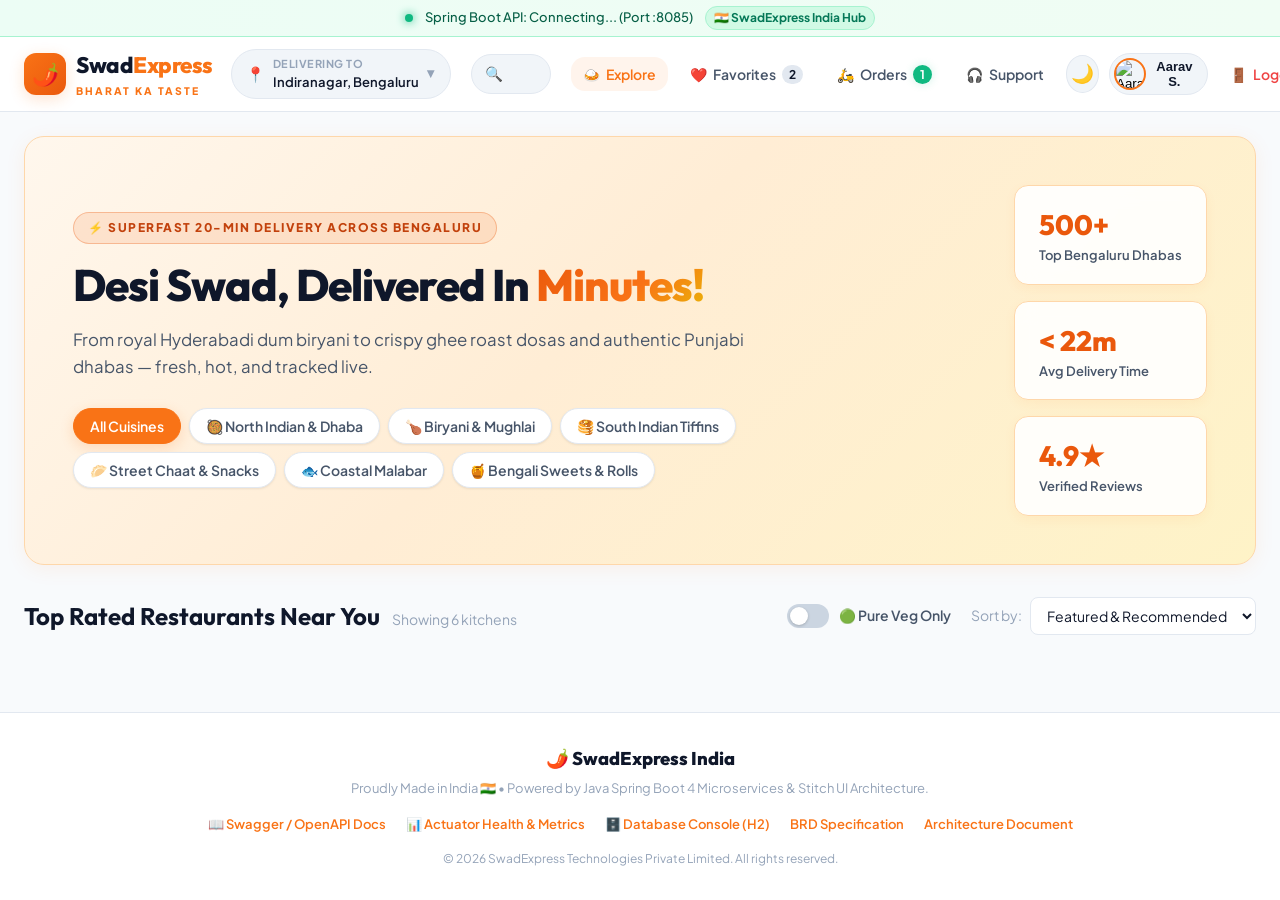
==== commit d46a11ae: "fix(ux): hide register button when user is authenticated, add dynamic login/logout flow" ====
--- a/backend/src/main/resources/static/index.html
+++ b/backend/src/main/resources/static/index.html
@@ -62,8 +62,11 @@
         <button id="navSupportBtn" class="nav-link">
           <span>🎧</span> Support
         </button>
-        <button id="navRegisterBtn" class="nav-link" title="User Registration (UC-1)">
+        <button id="navRegisterBtn" class="nav-link" title="User Registration (UC-1)" style="display: none;">
           <span>👤</span> Register
+        </button>
+        <button id="navLoginBtn" class="nav-link" title="User Login (UC-1)" style="display: none;">
+          <span>🔐</span> Login
         </button>
         <button id="themeToggleBtn" class="theme-toggle-btn" title="Toggle Light / Dark Mode" aria-label="Toggle Theme">
           <span id="themeToggleIcon">🌙</span>
@@ -71,6 +74,9 @@
         <button id="navProfileBtn" class="profile-btn" title="Account Settings (UC-7)">
           <img id="userAvatarImg" src="https://images.unsplash.com/photo-1506794778202-cad84cf45f1d?auto=format&fit=crop&w=120&q=80" alt="Aarav Sharma" class="avatar-img">
           <span id="userNameDisplay" class="user-name">Aarav S.</span>
+        </button>
+        <button id="navLogoutBtn" class="nav-link" title="Log Out of SwadExpress" style="color: #ef4444;" aria-label="Log Out">
+          <span>🚪</span> Logout
         </button>
         <button id="cartTriggerBtn" class="cart-trigger-btn" aria-label="View Food Basket">
           <span class="cart-icon">🛒</span>
@@ -542,7 +548,10 @@
               <input type="password" id="profilePasswordInput" class="form-input" placeholder="Min. 6 characters">
             </div>
           </div>
-          <button type="submit" id="saveProfileBtn" class="primary-btn"><span>💾</span> Save Changes & Dispatch Confirmation (UC-7)</button>
+          <div style="display: flex; gap: 10px; margin-top: 15px;">
+            <button type="submit" id="saveProfileBtn" class="primary-btn" style="flex: 1;"><span>💾</span> Save Changes & Dispatch Confirmation (UC-7)</button>
+            <button type="button" id="modalLogoutBtn" class="secondary-btn" style="color: #ef4444; border-color: #fca5a5; font-weight: 700; white-space: nowrap;">🚪 Sign Out</button>
+          </div>
         </form>
 
         <!-- Step 5 Confirmation Card -->
@@ -617,18 +626,23 @@
     </div>
   </div>
 
-  <!-- User Registration Modal (UC-1: 5-Step Registration Flow) -->
+  <!-- User Registration & Auth Modal (UC-1) -->
   <div id="registerModal" class="modal-overlay" style="display: none;" role="dialog" aria-modal="true" aria-labelledby="registerModalTitle">
     <div class="modal-card" style="max-width: 520px;">
       <header class="modal-header">
         <div>
-          <h2 id="registerModalTitle" style="font-size: 1.35rem; font-weight: 800; color: var(--text-main);">Create New Account (UC-1)</h2>
-          <p style="font-size: 0.8125rem; color: var(--text-muted); margin-top: 2px;">Join SwadExpress for seamless food ordering & live tracking</p>
+          <h2 id="registerModalTitle" style="font-size: 1.35rem; font-weight: 800; color: var(--text-main);">Welcome to SwadExpress</h2>
+          <p id="registerModalSubtitle" style="font-size: 0.8125rem; color: var(--text-muted); margin-top: 2px;">Join SwadExpress for authentic flavors & live tracking</p>
         </div>
         <button id="closeRegisterModalBtn" class="modal-close-btn" aria-label="Close Registration">✕</button>
       </header>
 
-      <!-- Step 1 & 2: Registration Form View -->
+      <div class="account-tabs-wrapper" id="authTabsWrapper" style="margin-bottom: 0;">
+        <button class="account-tab active" id="authTabRegisterBtn">Create Account (UC-1)</button>
+        <button class="account-tab" id="authTabLoginBtn">Sign In</button>
+      </div>
+
+      <!-- Tab 1: Registration Form View -->
       <div id="registerFormContainer" style="padding: 24px;">
         <div id="registerErrorAlert" style="display: none; background: #fee2e2; border: 1px solid #fca5a5; color: #991b1b; padding: 10px 14px; border-radius: 8px; font-size: 0.85rem; margin-bottom: 16px; font-weight: 600;"></div>
 
@@ -660,7 +674,30 @@
               <span>🚀</span> Create Account & Send Confirmation
             </button>
             <p style="font-size: 0.78rem; color: var(--text-muted); text-align: center;">
-              Already have an account? <a href="#" id="switchToLoginLink" style="color: var(--accent-saffron); font-weight: 700; text-decoration: none;">Login as Aarav Sharma</a>
+              Already have an account? <a href="#" id="switchToLoginLink" style="color: var(--accent-saffron); font-weight: 700; text-decoration: none;">Switch to Sign In</a>
+            </p>
+          </div>
+        </form>
+      </div>
+
+      <!-- Tab 2: Login Form View -->
+      <div id="loginFormContainer" style="display: none; padding: 24px;">
+        <div id="loginErrorAlert" style="display: none; background: #fee2e2; border: 1px solid #fca5a5; color: #991b1b; padding: 10px 14px; border-radius: 8px; font-size: 0.85rem; margin-bottom: 16px; font-weight: 600;"></div>
+        <form id="userLoginForm">
+          <div class="form-group">
+            <label for="loginEmail">Email Address *</label>
+            <input type="email" id="loginEmail" class="form-input" placeholder="e.g. aarav.sharma@example.in" required autocomplete="email">
+          </div>
+          <div class="form-group">
+            <label for="loginPassword">Password *</label>
+            <input type="password" id="loginPassword" class="form-input" placeholder="Enter password" required autocomplete="current-password">
+          </div>
+          <div style="margin-top: 20px; display: flex; flex-direction: column; gap: 10px;">
+            <button type="submit" id="submitLoginBtn" class="primary-btn" style="width: 100%; padding: 12px; font-size: 0.95rem;">
+              <span>🔐</span> Sign In to SwadExpress
+            </button>
+            <p style="font-size: 0.78rem; color: var(--text-muted); text-align: center;">
+              Need a new account? <a href="#" id="switchToRegisterLink" style="color: var(--accent-saffron); font-weight: 700; text-decoration: none;">Create an account</a>
             </p>
           </div>
         </form>
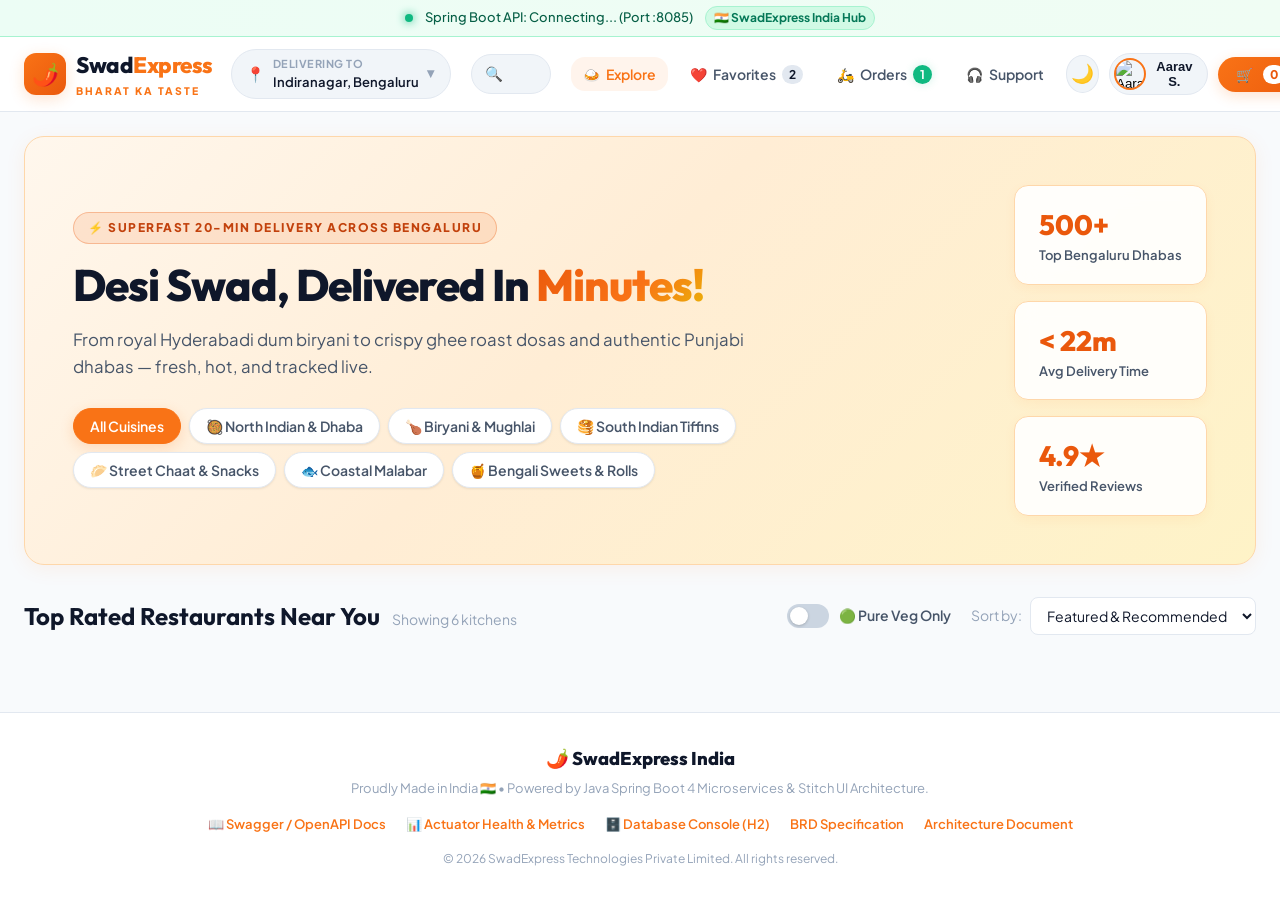
==== commit 528d73c6: "refactor(ux): streamline navbar to single profile pill when logged in and single sign-in button when" ====
--- a/backend/src/main/resources/static/index.html
+++ b/backend/src/main/resources/static/index.html
@@ -62,21 +62,15 @@
         <button id="navSupportBtn" class="nav-link">
           <span>🎧</span> Support
         </button>
-        <button id="navRegisterBtn" class="nav-link" title="User Registration (UC-1)" style="display: none;">
-          <span>👤</span> Register
-        </button>
-        <button id="navLoginBtn" class="nav-link" title="User Login (UC-1)" style="display: none;">
-          <span>🔐</span> Login
-        </button>
         <button id="themeToggleBtn" class="theme-toggle-btn" title="Toggle Light / Dark Mode" aria-label="Toggle Theme">
           <span id="themeToggleIcon">🌙</span>
+        </button>
+        <button id="navLoginBtn" class="nav-link" title="Sign In or Register (UC-1)" style="display: none;">
+          <span>👤</span> Sign In
         </button>
         <button id="navProfileBtn" class="profile-btn" title="Account Settings (UC-7)">
           <img id="userAvatarImg" src="https://images.unsplash.com/photo-1506794778202-cad84cf45f1d?auto=format&fit=crop&w=120&q=80" alt="Aarav Sharma" class="avatar-img">
           <span id="userNameDisplay" class="user-name">Aarav S.</span>
-        </button>
-        <button id="navLogoutBtn" class="nav-link" title="Log Out of SwadExpress" style="color: #ef4444;" aria-label="Log Out">
-          <span>🚪</span> Logout
         </button>
         <button id="cartTriggerBtn" class="cart-trigger-btn" aria-label="View Food Basket">
           <span class="cart-icon">🛒</span>
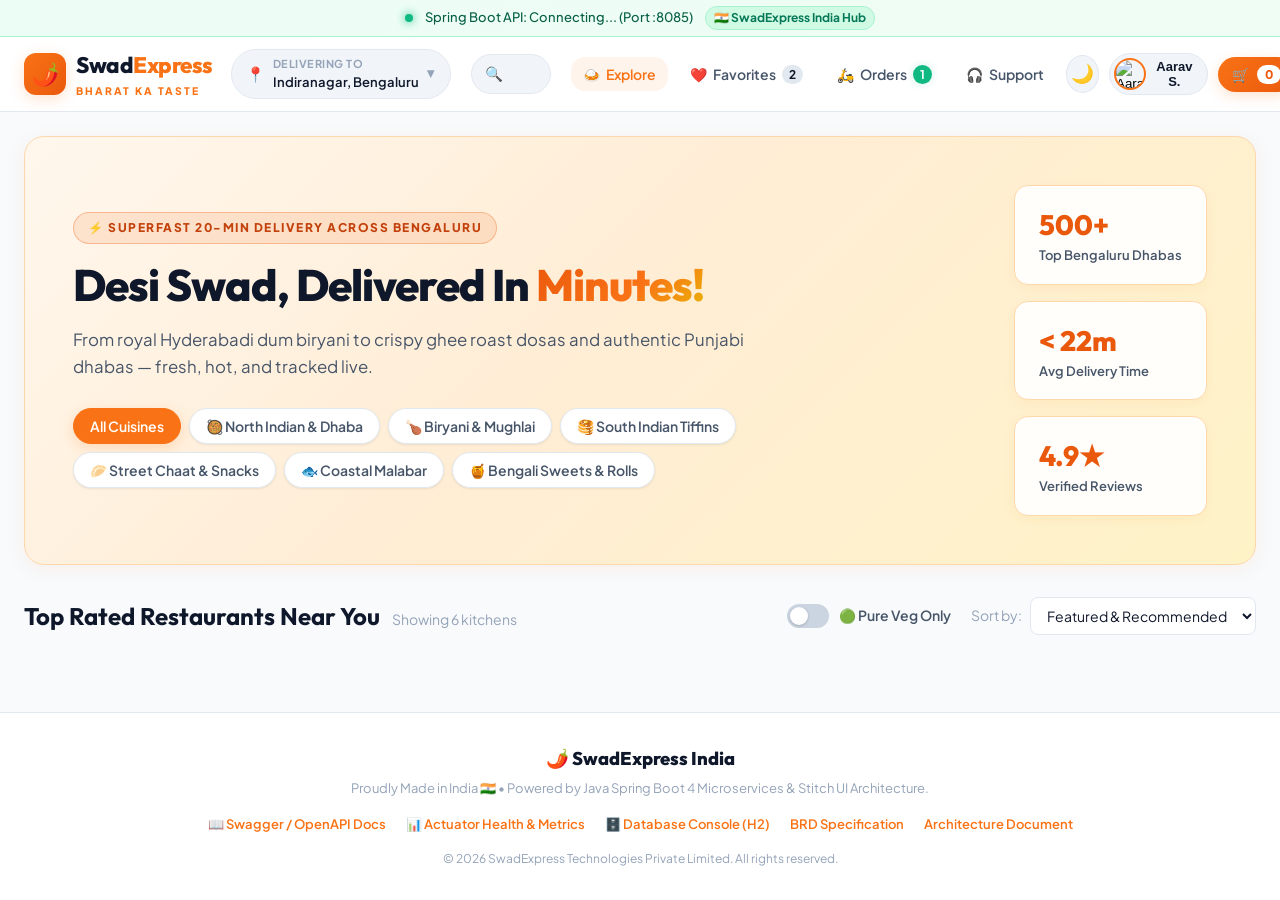
==== commit 7921a5a4: "feat(cart): display only item count badge without price in navbar cart button" ====
--- a/backend/src/main/resources/static/index.html
+++ b/backend/src/main/resources/static/index.html
@@ -72,10 +72,9 @@
           <img id="userAvatarImg" src="https://images.unsplash.com/photo-1506794778202-cad84cf45f1d?auto=format&fit=crop&w=120&q=80" alt="Aarav Sharma" class="avatar-img">
           <span id="userNameDisplay" class="user-name">Aarav S.</span>
         </button>
-        <button id="cartTriggerBtn" class="cart-trigger-btn" aria-label="View Food Basket">
+        <button id="cartTriggerBtn" class="cart-trigger-btn" aria-label="View Food Basket" title="View Food Basket">
           <span class="cart-icon">🛒</span>
           <span id="cartCountBadge" class="cart-badge">0</span>
-          <span id="cartTotalDisplay" class="cart-total">₹0</span>
         </button>
       </nav>
     </div>
--- a/backend/src/main/resources/static/style.css
+++ b/backend/src/main/resources/static/style.css
@@ -401,11 +401,11 @@
 .cart-trigger-btn {
   display: flex;
   align-items: center;
-  gap: 10px;
+  gap: 8px;
   background: linear-gradient(135deg, var(--accent-saffron) 0%, #ea580c 100%);
   color: #ffffff;
   border: none;
-  padding: 8px 18px;
+  padding: 8px 14px;
   border-radius: var(--radius-pill);
   font-family: inherit;
   font-weight: 700;
@@ -423,11 +423,13 @@
   color: #ea580c;
   font-size: 0.75rem;
   font-weight: 800;
-  padding: 2px 7px;
-  border-radius: var(--radius-pill);
-}
-.cart-total {
-  font-weight: 800;
+  padding: 2px 8px;
+  min-width: 20px;
+  text-align: center;
+  border-radius: var(--radius-pill);
+  display: inline-flex;
+  align-items: center;
+  justify-content: center;
 }
 
 /* Main Content Area */
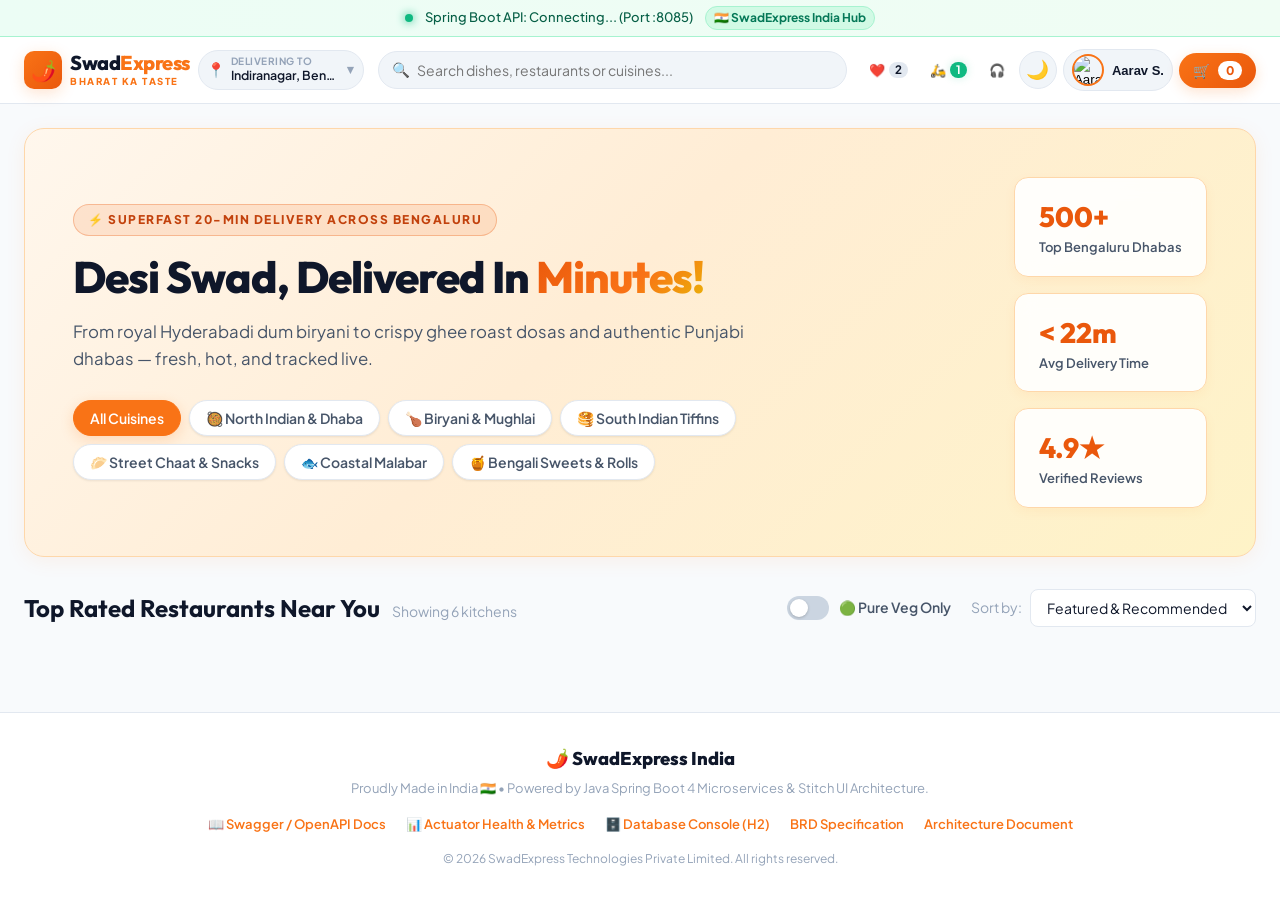
==== commit 7cac3364: "fix(navbar): expand search bar width, prevent placeholder truncation, and streamline header actions" ====
--- a/backend/src/main/resources/static/index.html
+++ b/backend/src/main/resources/static/index.html
@@ -8,6 +8,7 @@
   <link rel="preconnect" href="https://fonts.googleapis.com">
   <link rel="preconnect" href="https://fonts.gstatic.com" crossorigin>
   <link href="https://fonts.googleapis.com/css2?family=Plus+Jakarta+Sans:wght@400;500;600;700;800&family=Outfit:wght@500;600;700;800&display=swap" rel="stylesheet">
+  <link rel="stylesheet" href="https://unpkg.com/leaflet@1.9.4/dist/leaflet.css">
   <link rel="stylesheet" href="style.css">
 </head>
 <body>
@@ -42,31 +43,31 @@
       <!-- Search Bar -->
       <div class="nav-search-wrapper">
         <span class="search-icon">🔍</span>
-        <input type="text" id="restaurantSearchInput" class="nav-search-input" placeholder="Search biryani, butter chicken, dosa, chaat, or thalis..." autocomplete="off">
+        <input type="text" id="restaurantSearchInput" class="nav-search-input" placeholder="Search dishes, restaurants or cuisines..." autocomplete="off">
         <button id="clearSearchBtn" class="clear-search-btn" style="display: none;">✕</button>
       </div>
 
       <!-- Navigation Actions -->
       <nav class="nav-actions">
-        <button id="navExploreBtn" class="nav-link active">
-          <span>🍛</span> Explore
-        </button>
-        <button id="navFavoritesBtn" class="nav-link">
-          <span>❤️</span> Favorites
+        <button id="navExploreBtn" class="nav-link active" title="Explore Menu" style="display: none;">
+          <span>🍛</span> <span class="nav-label">Explore</span>
+        </button>
+        <button id="navFavoritesBtn" class="nav-link" title="Your Favorites">
+          <span>❤️</span> <span class="nav-label">Favorites</span>
           <span id="favCountBadge" class="badge">2</span>
         </button>
-        <button id="navOrdersBtn" class="nav-link">
-          <span>🛵</span> Orders
+        <button id="navOrdersBtn" class="nav-link" title="Live Orders">
+          <span>🛵</span> <span class="nav-label">Orders</span>
           <span id="activeOrdersBadge" class="badge live-pulse">1</span>
         </button>
-        <button id="navSupportBtn" class="nav-link">
-          <span>🎧</span> Support
+        <button id="navSupportBtn" class="nav-link" title="Customer Support">
+          <span>🎧</span> <span class="nav-label">Support</span>
         </button>
         <button id="themeToggleBtn" class="theme-toggle-btn" title="Toggle Light / Dark Mode" aria-label="Toggle Theme">
           <span id="themeToggleIcon">🌙</span>
         </button>
         <button id="navLoginBtn" class="nav-link" title="Sign In or Register (UC-1)" style="display: none;">
-          <span>👤</span> Sign In
+          <span>👤</span> <span class="nav-label">Sign In</span>
         </button>
         <button id="navProfileBtn" class="profile-btn" title="Account Settings (UC-7)">
           <img id="userAvatarImg" src="https://images.unsplash.com/photo-1506794778202-cad84cf45f1d?auto=format&fit=crop&w=120&q=80" alt="Aarav Sharma" class="avatar-img">
@@ -85,7 +86,7 @@
     <!-- Hero Banner -->
     <section class="hero-section">
       <div class="hero-content">
-        <div class="hero-badge">⚡ SUPERFAST 20-MIN DELIVERY ACROSS BENGALURU</div>
+        <div class="hero-badge" id="heroDeliveryBadge">⚡ SUPERFAST 20-MIN DELIVERY ACROSS BENGALURU</div>
         <h1 class="hero-title">Desi Swad, Delivered In <span class="gradient-text">Minutes!</span></h1>
         <p class="hero-subtitle">From royal Hyderabadi dum biryani to crispy ghee roast dosas and authentic Punjabi dhabas — fresh, hot, and tracked live.</p>
         
@@ -305,6 +306,99 @@
     </div>
   </aside>
 
+  <!-- MODAL: Delivery Location & Map Selector -->
+  <div id="locationPickerModal" class="modal-overlay" style="display: none;" role="dialog" aria-modal="true" aria-labelledby="locationModalTitle">
+    <div class="modal-card location-modal-card" style="max-width: 640px; width: 95%;">
+      <header class="modal-header">
+        <div>
+          <h2 id="locationModalTitle" style="font-size: 1.25rem; font-weight: 800; color: var(--text-main); display: flex; align-items: center; gap: 8px;">
+            <span>📍</span> Select Delivery Location
+          </h2>
+          <p style="font-size: 0.8125rem; color: var(--text-muted); margin-top: 2px;">
+            Choose your city or pinpoint your address on the live map for instant 20-min delivery
+          </p>
+        </div>
+        <button id="closeLocationModalBtn" class="modal-close-btn" aria-label="Close Location Picker">✕</button>
+      </header>
+
+      <div style="padding: 20px 24px; display: flex; flex-direction: column; gap: 16px;">
+        <!-- Quick Metro Cities Selector -->
+        <div>
+          <label style="font-size: 0.75rem; font-weight: 700; text-transform: uppercase; color: var(--text-muted); letter-spacing: 0.5px; margin-bottom: 8px; display: block;">
+            Popular Delivery Hubs
+          </label>
+          <div class="city-chips-grid" id="cityChipsGrid">
+            <button type="button" class="city-chip active" data-city="Bengaluru">
+              <span class="city-icon">🌳</span> Bengaluru
+            </button>
+            <button type="button" class="city-chip" data-city="Mumbai">
+              <span class="city-icon">🌊</span> Mumbai
+            </button>
+            <button type="button" class="city-chip" data-city="Delhi NCR">
+              <span class="city-icon">🏛️</span> Delhi NCR
+            </button>
+            <button type="button" class="city-chip" data-city="Hyderabad">
+              <span class="city-icon">💎</span> Hyderabad
+            </button>
+            <button type="button" class="city-chip" data-city="Pune">
+              <span class="city-icon">🏰</span> Pune
+            </button>
+            <button type="button" class="city-chip" data-city="Chennai">
+              <span class="city-icon">🏖️</span> Chennai
+            </button>
+          </div>
+        </div>
+
+        <!-- Interactive Map Container -->
+        <div>
+          <div style="display: flex; justify-content: space-between; align-items: center; margin-bottom: 6px;">
+            <label style="font-size: 0.75rem; font-weight: 700; text-transform: uppercase; color: var(--text-muted); letter-spacing: 0.5px;">
+              Live Pinpoint Map (Drag 📍 or Click to Set)
+            </label>
+            <span id="mapLocalityTag" style="font-size: 0.75rem; font-weight: 700; color: var(--accent-saffron); background: #fff7ed; padding: 2px 8px; border-radius: 999px; border: 1px solid #fed7aa;">
+              Indiranagar, Bengaluru
+            </span>
+          </div>
+          <div id="deliveryMapContainer" style="height: 240px; width: 100%; border-radius: 12px; border: 1px solid var(--border-subtle); overflow: hidden; z-index: 1;"></div>
+        </div>
+
+        <!-- Selected Location Details Preview Card -->
+        <div class="selected-location-card" id="selectedLocCard" style="display: flex; align-items: center; justify-content: space-between; padding: 12px 16px; background: var(--bg-surface); border: 1px solid var(--border-subtle); border-radius: 12px;">
+          <div style="display: flex; align-items: center; gap: 12px;">
+            <span style="font-size: 1.5rem;">📍</span>
+            <div>
+              <div id="selectedLocTitle" style="font-size: 0.95rem; font-weight: 700; color: var(--text-main);">Indiranagar, Bengaluru</div>
+              <div id="selectedLocSubtitle" style="font-size: 0.8rem; color: var(--text-muted);">Serving all residential & commercial zones</div>
+            </div>
+          </div>
+          <div style="text-align: right;">
+            <div style="font-size: 0.75rem; font-weight: 800; color: #16a34a; background: #dcfce7; padding: 4px 8px; border-radius: 6px; display: inline-flex; align-items: center; gap: 4px;">
+              ⚡ 20-min Express
+            </div>
+          </div>
+        </div>
+
+        <!-- Saved User Addresses Quick List -->
+        <div id="savedAddressesQuickContainer" style="display: none;">
+          <label style="font-size: 0.75rem; font-weight: 700; text-transform: uppercase; color: var(--text-muted); letter-spacing: 0.5px; margin-bottom: 8px; display: block;">
+            Or Pick From Your Saved Addresses
+          </label>
+          <div id="quickAddressesList" style="display: flex; flex-direction: column; gap: 8px; max-height: 120px; overflow-y: auto;">
+          </div>
+        </div>
+
+        <div style="display: flex; gap: 10px; margin-top: 4px;">
+          <button type="button" id="confirmLocationBtn" class="primary-btn" style="flex: 1; padding: 12px;">
+            <span>✅</span> Confirm Delivery Location
+          </button>
+          <button type="button" id="openManageAddressesBtn" class="secondary-btn" style="font-size: 0.85rem; white-space: nowrap;">
+            ⚙️ Manage Addresses
+          </button>
+        </div>
+      </div>
+    </div>
+  </div>
+
   <!-- MODAL: Real-Time Order Tracking (UC-5) -->
   <div id="trackingModal" class="modal-overlay" style="display: none;">
     <div class="modal-card tracking-modal-card">
@@ -751,6 +845,7 @@
     </div>
   </footer>
 
+  <script src="https://unpkg.com/leaflet@1.9.4/dist/leaflet.js"></script>
   <script src="app.js"></script>
 </body>
 </html>
--- a/backend/src/main/resources/static/style.css
+++ b/backend/src/main/resources/static/style.css
@@ -165,34 +165,36 @@
   background: rgba(15, 23, 42, 0.9);
 }
 .nav-container {
-  max-width: 1380px;
+  max-width: 1400px;
   margin: 0 auto;
   display: flex;
   align-items: center;
   justify-content: space-between;
-  gap: 20px;
+  gap: 14px;
 }
 
 .brand-group {
   display: flex;
   align-items: center;
-  gap: 18px;
+  gap: 12px;
+  flex-shrink: 0;
 }
 .brand-logo {
   display: flex;
   align-items: center;
-  gap: 10px;
+  gap: 8px;
   text-decoration: none;
+  flex-shrink: 0;
 }
 .logo-icon {
-  width: 42px;
-  height: 42px;
+  width: 38px;
+  height: 38px;
   background: linear-gradient(135deg, var(--accent-saffron) 0%, #ea580c 100%);
-  border-radius: 12px;
+  border-radius: 10px;
   display: flex;
   align-items: center;
   justify-content: center;
-  font-size: 1.35rem;
+  font-size: 1.25rem;
   box-shadow: 0 4px 15px var(--accent-saffron-glow);
 }
 .accent-orange {
@@ -205,14 +207,15 @@
 .logo-main {
   font-family: var(--font-display);
   font-weight: 800;
-  font-size: 1.4rem;
+  font-size: 1.25rem;
   letter-spacing: -0.5px;
   color: var(--text-main);
+  line-height: 1.1;
 }
 .logo-sub {
-  font-size: 0.65rem;
+  font-size: 0.6rem;
   font-weight: 800;
-  letter-spacing: 2px;
+  letter-spacing: 1.5px;
   color: var(--accent-saffron);
 }
 
@@ -224,51 +227,55 @@
 .delivery-address-pill {
   display: flex;
   align-items: center;
-  gap: 8px;
+  gap: 6px;
   background: var(--bg-surface);
   border: 1px solid var(--border-subtle);
-  padding: 6px 14px;
+  padding: 5px 12px;
   border-radius: var(--radius-pill);
   cursor: pointer;
   transition: var(--transition-fast);
+  flex-shrink: 0;
 }
 .delivery-address-pill:hover {
   border-color: var(--accent-saffron);
   background: var(--bg-surface-hover);
 }
-.pill-icon { font-size: 0.95rem; }
+.pill-icon { font-size: 0.9rem; }
 .pill-details {
   display: flex;
   flex-direction: column;
 }
 .pill-label {
-  font-size: 0.6875rem;
+  font-size: 0.625rem;
   color: var(--text-dim);
   text-transform: uppercase;
   font-weight: 700;
   letter-spacing: 0.5px;
+  line-height: 1;
 }
 .pill-value {
-  font-size: 0.8125rem;
+  font-size: 0.775rem;
   font-weight: 600;
   color: var(--text-main);
-  max-width: 170px;
+  max-width: 140px;
   white-space: nowrap;
   overflow: hidden;
   text-overflow: ellipsis;
 }
 .pill-arrow {
-  font-size: 0.65rem;
+  font-size: 0.6rem;
   color: var(--text-dim);
 }
 
-/* Nav Search */
+/* Nav Search - Spacious & Never Compressed */
 .nav-search-wrapper {
-  flex: 1;
-  max-width: 460px;
+  flex: 1 1 280px;
+  min-width: 240px;
+  max-width: 520px;
   position: relative;
   display: flex;
   align-items: center;
+  margin: 0 4px;
 }
 .search-icon {
   position: absolute;
@@ -282,7 +289,7 @@
   background: var(--bg-surface);
   border: 1px solid var(--border-subtle);
   border-radius: var(--radius-pill);
-  padding: 10px 38px 10px 40px;
+  padding: 9px 36px 9px 38px;
   color: var(--text-main);
   font-family: inherit;
   font-size: 0.875rem;
@@ -304,27 +311,29 @@
   font-size: 0.875rem;
 }
 
-/* Nav Actions */
+/* Nav Actions - Balanced, Sleek & Compact */
 .nav-actions {
   display: flex;
   align-items: center;
-  gap: 10px;
+  gap: 6px;
+  flex-shrink: 0;
 }
 .nav-link {
   background: none;
   border: none;
   color: var(--text-muted);
   font-family: inherit;
-  font-size: 0.875rem;
+  font-size: 0.8125rem;
   font-weight: 600;
   display: flex;
   align-items: center;
-  gap: 6px;
-  padding: 8px 12px;
+  gap: 5px;
+  padding: 6px 10px;
   border-radius: var(--radius-md);
   cursor: pointer;
   transition: var(--transition-fast);
   position: relative;
+  white-space: nowrap;
 }
 .nav-link:hover {
   color: var(--text-main);
@@ -337,10 +346,11 @@
 .badge {
   background: var(--bg-surface-hover);
   color: var(--text-main);
-  font-size: 0.75rem;
-  font-weight: 700;
-  padding: 2px 7px;
-  border-radius: var(--radius-pill);
+  font-size: 0.725rem;
+  font-weight: 700;
+  padding: 2px 6px;
+  border-radius: var(--radius-pill);
+  line-height: 1;
 }
 .badge.live-pulse {
   background: var(--accent-emerald);
@@ -2044,6 +2054,52 @@
 @keyframes slideInLeft {
   from { transform: translateX(-40px); opacity: 0; }
   to { transform: translateX(0); opacity: 1; }
+}
+
+@media (max-width: 1440px) {
+  .nav-container {
+    gap: 10px;
+  }
+  .brand-group {
+    gap: 8px;
+  }
+  .delivery-address-pill {
+    padding: 5px 8px;
+  }
+  .delivery-address-pill .pill-value {
+    max-width: 110px;
+  }
+  .nav-label {
+    display: none;
+  }
+  .nav-link {
+    padding: 6px 8px;
+    gap: 4px;
+  }
+  .profile-btn {
+    padding: 4px 8px;
+  }
+  .profile-btn .user-name {
+    max-width: 75px;
+  }
+  .nav-search-wrapper {
+    min-width: 220px;
+  }
+}
+
+@media (max-width: 1100px) {
+  .delivery-address-pill .pill-details {
+    display: none;
+  }
+  .delivery-address-pill {
+    padding: 6px 10px;
+  }
+  .delivery-address-pill .pill-arrow {
+    display: none;
+  }
+  .nav-search-wrapper {
+    min-width: 180px;
+  }
 }
 
 @media (max-width: 900px) {
@@ -2103,3 +2159,103 @@
   border-left: 5px solid #f97316;
 }
 
+/* ==========================================================================
+   Delivery Location Picker & Leaflet Map Styles
+   ========================================================================== */
+.hero-badge.badge-pulse {
+  animation: heroBadgePulse 0.8s ease-in-out;
+}
+
+@keyframes heroBadgePulse {
+  0% { transform: scale(1); }
+  50% { transform: scale(1.06); box-shadow: 0 0 16px rgba(234, 88, 12, 0.45); }
+  100% { transform: scale(1); }
+}
+
+.city-chips-grid {
+  display: grid;
+  grid-template-columns: repeat(auto-fill, minmax(130px, 1fr));
+  gap: 8px;
+}
+
+.city-chip {
+  display: flex;
+  align-items: center;
+  gap: 6px;
+  background: var(--bg-surface);
+  border: 1px solid var(--border-subtle);
+  color: var(--text-main);
+  padding: 8px 12px;
+  border-radius: var(--radius-pill);
+  font-family: inherit;
+  font-size: 0.8125rem;
+  font-weight: 600;
+  cursor: pointer;
+  transition: all var(--transition-fast);
+}
+
+.city-chip:hover {
+  background: var(--bg-surface-hover);
+  border-color: var(--accent-saffron);
+  transform: translateY(-1px);
+}
+
+.city-chip.active {
+  background: #fff7ed;
+  border-color: var(--accent-saffron);
+  color: #ea580c;
+  box-shadow: 0 2px 8px rgba(234, 88, 12, 0.15);
+  font-weight: 700;
+}
+
+[data-theme="dark"] .city-chip.active {
+  background: rgba(249, 115, 22, 0.15);
+  border-color: #f97316;
+  color: #fb923c;
+}
+
+/* Custom Leaflet Map Pin */
+.custom-map-pin {
+  background: transparent;
+  border: none;
+}
+
+.custom-map-pin .pin-marker {
+  font-size: 28px;
+  line-height: 1;
+  filter: drop-shadow(0 4px 8px rgba(0, 0, 0, 0.35));
+  cursor: grab;
+  user-select: none;
+  transition: transform 0.15s ease;
+}
+
+.custom-map-pin .pin-marker:active {
+  cursor: grabbing;
+  transform: scale(1.15);
+}
+
+/* Leaflet Container Overrides for Theme */
+.leaflet-container {
+  font-family: var(--font-sans) !important;
+  background: #f1f5f9 !important;
+}
+
+.leaflet-bar {
+  border: 1px solid var(--border-subtle) !important;
+  box-shadow: var(--shadow-sm) !important;
+  border-radius: 8px !important;
+  overflow: hidden;
+}
+
+.leaflet-bar a {
+  background-color: var(--bg-card) !important;
+  color: var(--text-main) !important;
+  border-bottom: 1px solid var(--border-subtle) !important;
+}
+
+.leaflet-bar a:hover {
+  background-color: var(--bg-surface-hover) !important;
+  color: var(--accent-saffron) !important;
+}
+
+
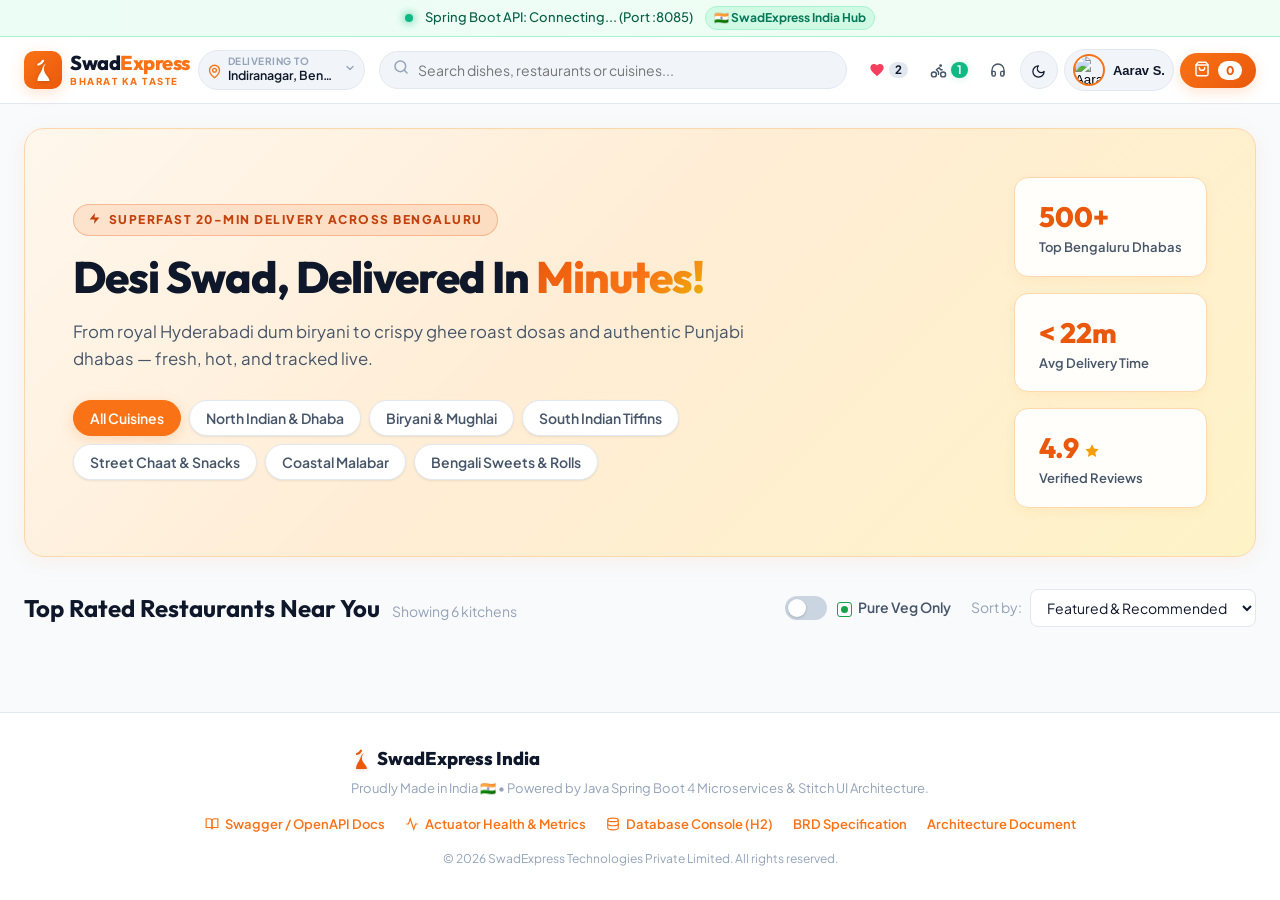
==== commit c357c597: "feat(ui): replace vibe-coded emojis with premium vector SVGs and FSSAI standards" ====
--- a/backend/src/main/resources/static/index.html
+++ b/backend/src/main/resources/static/index.html
@@ -24,57 +24,112 @@
     <div class="nav-container">
       <div class="brand-group">
         <a href="#" class="brand-logo" id="brandLogo">
-          <div class="logo-icon">🌶️</div>
+          <div class="logo-icon" aria-hidden="true">
+            <svg class="brand-svg-icon" viewBox="0 0 24 24" width="22" height="22" fill="none">
+              <path d="M12 2C11 4 9 5.5 7 6" stroke="#ffffff" stroke-width="2.5" stroke-linecap="round"/>
+              <path d="M15.5 5C14.2 6.2 13 8 13 10.5c0 6.5 6 8.5 6 13a6.5 6.5 0 0 1-13 0c0-4.5 3.5-8 5-12 1-2.6.8-4.5 4.5-6.5z" fill="#ffffff"/>
+            </svg>
+          </div>
           <div class="logo-text">
             <span class="logo-main">Swad<span class="accent-orange">Express</span></span>
             <span class="logo-sub">BHARAT KA TASTE</span>
           </div>
         </a>
         <div class="delivery-address-pill" id="navAddressPill" title="Change delivery location">
-          <span class="pill-icon">📍</span>
+          <span class="pill-icon">
+            <svg class="ui-icon" viewBox="0 0 24 24" width="15" height="15" fill="none" stroke="var(--accent-saffron)" stroke-width="2.2" stroke-linecap="round" stroke-linejoin="round">
+              <path d="M20 10c0 6-8 12-8 12s-8-6-8-12a8 8 0 0 1 16 0Z"/>
+              <circle cx="12" cy="10" r="3"/>
+            </svg>
+          </span>
           <div class="pill-details">
             <span class="pill-label">Delivering to</span>
             <span class="pill-value" id="navAddressDisplay">Indiranagar, Bengaluru</span>
           </div>
-          <span class="pill-arrow">▼</span>
+          <span class="pill-arrow">
+            <svg viewBox="0 0 24 24" width="12" height="12" fill="none" stroke="currentColor" stroke-width="2.5" stroke-linecap="round" stroke-linejoin="round">
+              <polyline points="6 9 12 15 18 9"/>
+            </svg>
+          </span>
         </div>
       </div>
 
       <!-- Search Bar -->
       <div class="nav-search-wrapper">
-        <span class="search-icon">🔍</span>
+        <span class="search-icon">
+          <svg viewBox="0 0 24 24" width="16" height="16" fill="none" stroke="currentColor" stroke-width="2.2" stroke-linecap="round" stroke-linejoin="round">
+            <circle cx="11" cy="11" r="8"/>
+            <line x1="21" y1="21" x2="16.65" y2="16.65"/>
+          </svg>
+        </span>
         <input type="text" id="restaurantSearchInput" class="nav-search-input" placeholder="Search dishes, restaurants or cuisines..." autocomplete="off">
-        <button id="clearSearchBtn" class="clear-search-btn" style="display: none;">✕</button>
+        <button id="clearSearchBtn" class="clear-search-btn" style="display: none;" aria-label="Clear search">
+          <svg viewBox="0 0 24 24" width="13" height="13" fill="none" stroke="currentColor" stroke-width="2.5" stroke-linecap="round" stroke-linejoin="round">
+            <line x1="18" y1="6" x2="6" y2="18"/>
+            <line x1="6" y1="6" x2="18" y2="18"/>
+          </svg>
+        </button>
       </div>
 
       <!-- Navigation Actions -->
       <nav class="nav-actions">
         <button id="navExploreBtn" class="nav-link active" title="Explore Menu" style="display: none;">
-          <span>🍛</span> <span class="nav-label">Explore</span>
+          <svg class="ui-icon" viewBox="0 0 24 24" width="16" height="16" fill="none" stroke="currentColor" stroke-width="2" stroke-linecap="round" stroke-linejoin="round">
+            <path d="M3 2v7c0 1.1.9 2 2 2h4a2 2 0 0 0 2-2V2"/>
+            <path d="M7 2v20"/>
+            <path d="M21 15V2v0a5 5 0 0 0-5 5v6c0 1.1.9 2 2 2h3Zm0 0v7"/>
+          </svg>
+          <span class="nav-label">Explore</span>
         </button>
         <button id="navFavoritesBtn" class="nav-link" title="Your Favorites">
-          <span>❤️</span> <span class="nav-label">Favorites</span>
+          <svg class="ui-icon" viewBox="0 0 24 24" width="16" height="16" fill="#f43f5e" stroke="none">
+            <path d="M12 21.35l-1.45-1.32C5.4 15.36 2 12.28 2 8.5 2 5.42 4.42 3 7.5 3c1.74 0 3.41.81 4.5 2.09C13.09 3.81 14.76 3 16.5 3 19.58 3 22 5.42 22 8.5c0 3.78-3.4 6.86-8.55 11.54L12 21.35z"/>
+          </svg>
+          <span class="nav-label">Favorites</span>
           <span id="favCountBadge" class="badge">2</span>
         </button>
         <button id="navOrdersBtn" class="nav-link" title="Live Orders">
-          <span>🛵</span> <span class="nav-label">Orders</span>
+          <svg class="ui-icon" viewBox="0 0 24 24" width="17" height="17" fill="none" stroke="currentColor" stroke-width="2" stroke-linecap="round" stroke-linejoin="round">
+            <circle cx="5.5" cy="17.5" r="3.5"/>
+            <circle cx="18.5" cy="17.5" r="3.5"/>
+            <path d="M15 6a1 1 0 1 0 0-2 1 1 0 0 0 0 2zm-3 11.5V14l-3-3 4-3 2 3h2"/>
+          </svg>
+          <span class="nav-label">Orders</span>
           <span id="activeOrdersBadge" class="badge live-pulse">1</span>
         </button>
         <button id="navSupportBtn" class="nav-link" title="Customer Support">
-          <span>🎧</span> <span class="nav-label">Support</span>
+          <svg class="ui-icon" viewBox="0 0 24 24" width="16" height="16" fill="none" stroke="currentColor" stroke-width="2" stroke-linecap="round" stroke-linejoin="round">
+            <path d="M3 18v-6a9 9 0 0 1 18 0v6"/>
+            <path d="M21 19a2 2 0 0 1-2 2h-1a2 2 0 0 1-2-2v-3a2 2 0 0 1 2-2h3zM3 19a2 2 0 0 0 2 2h1a2 2 0 0 0 2-2v-3a2 2 0 0 0-2-2H3z"/>
+          </svg>
+          <span class="nav-label">Support</span>
         </button>
         <button id="themeToggleBtn" class="theme-toggle-btn" title="Toggle Light / Dark Mode" aria-label="Toggle Theme">
-          <span id="themeToggleIcon">🌙</span>
+          <span id="themeToggleIcon">
+            <svg class="ui-icon" viewBox="0 0 24 24" width="15" height="15" fill="none" stroke="currentColor" stroke-width="2" stroke-linecap="round" stroke-linejoin="round">
+              <path d="M12 3a6 6 0 0 0 9 9 9 9 0 1 1-9-9Z"/>
+            </svg>
+          </span>
         </button>
         <button id="navLoginBtn" class="nav-link" title="Sign In or Register (UC-1)" style="display: none;">
-          <span>👤</span> <span class="nav-label">Sign In</span>
+          <svg class="ui-icon" viewBox="0 0 24 24" width="15" height="15" fill="none" stroke="currentColor" stroke-width="2" stroke-linecap="round" stroke-linejoin="round">
+            <path d="M19 21v-2a4 4 0 0 0-4-4H9a4 4 0 0 0-4 4v2"/>
+            <circle cx="12" cy="7" r="4"/>
+          </svg>
+          <span class="nav-label">Sign In</span>
         </button>
         <button id="navProfileBtn" class="profile-btn" title="Account Settings (UC-7)">
           <img id="userAvatarImg" src="https://images.unsplash.com/photo-1506794778202-cad84cf45f1d?auto=format&fit=crop&w=120&q=80" alt="Aarav Sharma" class="avatar-img">
           <span id="userNameDisplay" class="user-name">Aarav S.</span>
         </button>
         <button id="cartTriggerBtn" class="cart-trigger-btn" aria-label="View Food Basket" title="View Food Basket">
-          <span class="cart-icon">🛒</span>
+          <span class="cart-icon">
+            <svg viewBox="0 0 24 24" width="16" height="16" fill="none" stroke="currentColor" stroke-width="2.2" stroke-linecap="round" stroke-linejoin="round">
+              <path d="M6 2 3 6v14a2 2 0 0 0 2 2h14a2 2 0 0 0 2-2V6l-3-4Z"/>
+              <line x1="3" y1="6" x2="21" y2="6"/>
+              <path d="M16 10a4 4 0 0 1-8 0"/>
+            </svg>
+          </span>
           <span id="cartCountBadge" class="cart-badge">0</span>
         </button>
       </nav>
@@ -86,19 +141,22 @@
     <!-- Hero Banner -->
     <section class="hero-section">
       <div class="hero-content">
-        <div class="hero-badge" id="heroDeliveryBadge">⚡ SUPERFAST 20-MIN DELIVERY ACROSS BENGALURU</div>
+        <div class="hero-badge" id="heroDeliveryBadge">
+          <svg class="badge-bolt-svg" viewBox="0 0 24 24" width="13" height="13" fill="currentColor"><path d="M13 2L3 14h9l-1 8 10-12h-9l1-8z"/></svg>
+          SUPERFAST 20-MIN DELIVERY ACROSS BENGALURU
+        </div>
         <h1 class="hero-title">Desi Swad, Delivered In <span class="gradient-text">Minutes!</span></h1>
         <p class="hero-subtitle">From royal Hyderabadi dum biryani to crispy ghee roast dosas and authentic Punjabi dhabas — fresh, hot, and tracked live.</p>
         
         <!-- Cuisine Quick Filter Pills -->
         <div class="cuisine-pills-bar" id="cuisinePillsBar">
           <button class="cuisine-pill active" data-cuisine="All">All Cuisines</button>
-          <button class="cuisine-pill" data-cuisine="North Indian">🥘 North Indian & Dhaba</button>
-          <button class="cuisine-pill" data-cuisine="Biryani & Mughlai">🍗 Biryani & Mughlai</button>
-          <button class="cuisine-pill" data-cuisine="South Indian">🥞 South Indian Tiffins</button>
-          <button class="cuisine-pill" data-cuisine="Street Food & Chaat">🥟 Street Chaat & Snacks</button>
-          <button class="cuisine-pill" data-cuisine="Coastal & Seafood">🐟 Coastal Malabar</button>
-          <button class="cuisine-pill" data-cuisine="Bengali & Sweets">🍯 Bengali Sweets & Rolls</button>
+          <button class="cuisine-pill" data-cuisine="North Indian">North Indian & Dhaba</button>
+          <button class="cuisine-pill" data-cuisine="Biryani & Mughlai">Biryani & Mughlai</button>
+          <button class="cuisine-pill" data-cuisine="South Indian">South Indian Tiffins</button>
+          <button class="cuisine-pill" data-cuisine="Street Food & Chaat">Street Chaat & Snacks</button>
+          <button class="cuisine-pill" data-cuisine="Coastal & Seafood">Coastal Malabar</button>
+          <button class="cuisine-pill" data-cuisine="Bengali & Sweets">Bengali Sweets & Rolls</button>
         </div>
       </div>
       <div class="hero-stats">
@@ -111,7 +169,7 @@
           <span class="stat-desc">Avg Delivery Time</span>
         </div>
         <div class="stat-card">
-          <span class="stat-num">4.9★</span>
+          <span class="stat-num">4.9 <svg class="star-svg" viewBox="0 0 24 24" width="16" height="16" fill="#f59e0b" style="vertical-align:-1px;"><polygon points="12 2 15.09 8.26 22 9.27 17 14.14 18.18 21.02 12 17.77 5.82 21.02 7 14.14 2 9.27 8.91 8.26 12 2"/></svg></span>
           <span class="stat-desc">Verified Reviews</span>
         </div>
       </div>
@@ -127,7 +185,7 @@
         <label class="toggle-control">
           <input type="checkbox" id="vegOnlyToggle">
           <span class="toggle-slider"></span>
-          <span class="toggle-label"><span class="fssai-veg-dot">🟢</span> Pure Veg Only</span>
+          <span class="toggle-label"><span class="fssai-veg" style="margin-right: 4px;"></span> Pure Veg Only</span>
         </label>
         <div class="sort-dropdown-wrapper">
           <label for="sortBySelect" class="sort-label">Sort by:</label>
@@ -149,7 +207,13 @@
     <!-- Active Orders Tracking Callout -->
     <section id="liveOrderCallout" class="live-order-callout" style="display: none;">
       <div class="callout-inner">
-        <div class="callout-icon pulsing">🛵</div>
+        <div class="callout-icon pulsing">
+          <svg viewBox="0 0 24 24" width="22" height="22" fill="none" stroke="currentColor" stroke-width="2" stroke-linecap="round" stroke-linejoin="round">
+            <circle cx="5.5" cy="17.5" r="3.5"/>
+            <circle cx="18.5" cy="17.5" r="3.5"/>
+            <path d="M15 6a1 1 0 1 0 0-2 1 1 0 0 0 0 2zm-3 11.5V14l-3-3 4-3 2 3h2"/>
+          </svg>
+        </div>
         <div class="callout-info">
           <div class="callout-title">Order Out for Delivery: <span id="calloutRestaurantName">Meghana Foods Biryani</span></div>
           <div class="callout-status" id="calloutStatusText">Delivery partner Suresh is en route on TVS Apache</div>
@@ -164,18 +228,32 @@
     <div class="modal-card menu-modal-card">
       <header class="modal-header menu-header">
         <div class="menu-hero-banner" id="menuHeroBanner">
-          <button id="closeMenuModalBtn" class="modal-close-btn" aria-label="Close Menu">✕</button>
+          <button id="closeMenuModalBtn" class="modal-close-btn" aria-label="Close Menu">
+            <svg viewBox="0 0 24 24" width="16" height="16" fill="none" stroke="currentColor" stroke-width="2.5" stroke-linecap="round">
+              <line x1="18" y1="6" x2="6" y2="18"/>
+              <line x1="6" y1="6" x2="18" y2="18"/>
+            </svg>
+          </button>
           <div class="menu-hero-overlay">
             <div class="menu-badge" id="menuCuisineBadge">North Indian</div>
             <h2 id="menuRestaurantName" class="menu-rest-title">Punjab Grill & Tandoori Dhaba</h2>
             <div class="menu-rest-meta">
-              <span id="menuRatingSpan">⭐ 4.88 (320 reviews)</span>
+              <span id="menuRatingSpan" style="display: inline-flex; align-items: center; gap: 4px;">
+                <svg class="star-svg" viewBox="0 0 24 24" width="13" height="13" fill="#f59e0b"><polygon points="12 2 15.09 8.26 22 9.27 17 14.14 18.18 21.02 12 17.77 5.82 21.02 7 14.14 2 9.27 8.91 8.26 12 2"/></svg>
+                4.88 (320 reviews)
+              </span>
               <span>•</span>
-              <span id="menuEtaSpan">⏱️ 25 mins</span>
+              <span id="menuEtaSpan" style="display: inline-flex; align-items: center; gap: 4px;">
+                <svg class="meta-svg" viewBox="0 0 24 24" width="13" height="13" fill="none" stroke="currentColor" stroke-width="2"><circle cx="12" cy="12" r="10"/><polyline points="12 6 12 12 16 14"/></svg>
+                25 mins
+              </span>
               <span>•</span>
               <span id="menuMinOrderSpan">Min Order: ₹200</span>
             </div>
-            <p id="menuAddressSpan" class="menu-address">📍 100 Feet Rd, Indiranagar, Bengaluru</p>
+            <p id="menuAddressSpan" class="menu-address" style="display: flex; align-items: center; gap: 4px;">
+              <svg class="meta-svg" viewBox="0 0 24 24" width="13" height="13" fill="none" stroke="currentColor" stroke-width="2"><path d="M20 10c0 6-8 12-8 12s-8-6-8-12a8 8 0 0 1 16 0Z"/><circle cx="12" cy="10" r="3"/></svg>
+              100 Feet Rd, Indiranagar, Bengaluru
+            </p>
           </div>
         </div>
       </header>
@@ -208,13 +286,25 @@
           <h3>Your Food Basket</h3>
           <span id="drawerRestaurantName" class="drawer-sub">Select items to checkout</span>
         </div>
-        <button id="closeCartDrawerBtn" class="drawer-close-btn" aria-label="Close Basket">✕</button>
+        <button id="closeCartDrawerBtn" class="drawer-close-btn" aria-label="Close Basket">
+          <svg viewBox="0 0 24 24" width="16" height="16" fill="none" stroke="currentColor" stroke-width="2.5" stroke-linecap="round">
+            <line x1="18" y1="6" x2="6" y2="18"/>
+            <line x1="6" y1="6" x2="18" y2="18"/>
+          </svg>
+        </button>
       </header>
 
       <div class="drawer-body">
         <!-- Empty Cart State -->
         <div id="emptyCartView" class="empty-cart-view" style="display: none;">
-          <div class="empty-icon">🍲</div>
+          <div class="empty-icon">
+            <svg viewBox="0 0 24 24" width="48" height="48" fill="none" stroke="var(--text-dim)" stroke-width="1.5" stroke-linecap="round" stroke-linejoin="round">
+              <path d="M12 4v2"/>
+              <path d="M4 18h16"/>
+              <path d="M4 14a8 8 0 0 1 16 0"/>
+              <line x1="2" x2="22" y1="18" y2="18"/>
+            </svg>
+          </div>
           <h4>Your basket is empty</h4>
           <p>Explore authentic Indian dishes and add your favorites here.</p>
           <button id="startShoppingBtn" class="primary-btn">Browse Restaurants</button>
@@ -229,7 +319,13 @@
           <!-- Delivery Address Section -->
           <div class="checkout-block address-block">
             <div class="block-header">
-              <span class="block-title">📍 Delivery Location</span>
+              <span class="block-title">
+                <svg class="ui-icon" viewBox="0 0 24 24" width="15" height="15" fill="none" stroke="var(--accent-saffron)" stroke-width="2.2" stroke-linecap="round" stroke-linejoin="round" style="margin-right: 4px;">
+                  <path d="M20 10c0 6-8 12-8 12s-8-6-8-12a8 8 0 0 1 16 0Z"/>
+                  <circle cx="12" cy="10" r="3"/>
+                </svg>
+                Delivery Location
+              </span>
               <button id="openAddAddressModalBtn" class="text-link-btn">+ Add New Address</button>
             </div>
             <div id="addressOptionsList" class="address-options-list">
@@ -240,12 +336,22 @@
 
           <!-- Payment Method Section (Indian UPI & Cards) -->
           <div class="checkout-block payment-block">
-            <span class="block-title">🇮🇳 Payment Options</span>
+            <span class="block-title">
+              <svg class="ui-icon" viewBox="0 0 24 24" width="15" height="15" fill="none" stroke="currentColor" stroke-width="2" style="margin-right: 4px;">
+                <rect width="20" height="14" x="2" y="5" rx="2"/>
+                <line x1="2" x2="22" y1="10" y2="10"/>
+              </svg>
+              Payment Options
+            </span>
             <div class="payment-methods-grid">
               <label class="pay-method-card active">
                 <input type="radio" name="paymentMethod" value="UPI" checked>
                 <div class="pay-card-content">
-                  <span class="pay-icon">⚡</span>
+                  <span class="pay-icon">
+                    <svg viewBox="0 0 24 24" width="18" height="18" fill="var(--accent-saffron)">
+                      <path d="M13 2L3 14h9l-1 8 10-12h-9l1-8z"/>
+                    </svg>
+                  </span>
                   <div class="pay-text">
                     <strong>Instant UPI (Zero Convenience Fee)</strong>
                     <span>Google Pay • PhonePe • Paytm • CRED (aarav@okaxis)</span>
@@ -255,7 +361,12 @@
               <label class="pay-method-card">
                 <input type="radio" name="paymentMethod" value="CARD">
                 <div class="pay-card-content">
-                  <span class="pay-icon">💳</span>
+                  <span class="pay-icon">
+                    <svg viewBox="0 0 24 24" width="18" height="18" fill="none" stroke="currentColor" stroke-width="2">
+                      <rect width="20" height="14" x="2" y="5" rx="2"/>
+                      <line x1="2" x2="22" y1="10" y2="10"/>
+                    </svg>
+                  </span>
                   <div class="pay-text">
                     <strong>Credit / Debit Card & RuPay</strong>
                     <span>RuPay • Visa • Mastercard</span>
@@ -265,7 +376,12 @@
               <label class="pay-method-card">
                 <input type="radio" name="paymentMethod" value="CASH">
                 <div class="pay-card-content">
-                  <span class="pay-icon">💵</span>
+                  <span class="pay-icon">
+                    <svg viewBox="0 0 24 24" width="18" height="18" fill="none" stroke="currentColor" stroke-width="2">
+                      <rect width="20" height="12" x="2" y="6" rx="2"/>
+                      <circle cx="12" cy="12" r="2"/>
+                    </svg>
+                  </span>
                   <div class="pay-text">
                     <strong>Cash on Delivery (COD) / Scan QR at Door</strong>
                     <span>Pay courier in cash or UPI QR</span>
@@ -312,13 +428,22 @@
       <header class="modal-header">
         <div>
           <h2 id="locationModalTitle" style="font-size: 1.25rem; font-weight: 800; color: var(--text-main); display: flex; align-items: center; gap: 8px;">
-            <span>📍</span> Select Delivery Location
+            <svg class="ui-icon" viewBox="0 0 24 24" width="20" height="20" fill="none" stroke="var(--accent-saffron)" stroke-width="2.2" stroke-linecap="round" stroke-linejoin="round">
+              <path d="M20 10c0 6-8 12-8 12s-8-6-8-12a8 8 0 0 1 16 0Z"/>
+              <circle cx="12" cy="10" r="3"/>
+            </svg>
+            Select Delivery Location
           </h2>
           <p style="font-size: 0.8125rem; color: var(--text-muted); margin-top: 2px;">
             Choose your city or pinpoint your address on the live map for instant 20-min delivery
           </p>
         </div>
-        <button id="closeLocationModalBtn" class="modal-close-btn" aria-label="Close Location Picker">✕</button>
+        <button id="closeLocationModalBtn" class="modal-close-btn" aria-label="Close Location Picker">
+          <svg viewBox="0 0 24 24" width="16" height="16" fill="none" stroke="currentColor" stroke-width="2.5" stroke-linecap="round">
+            <line x1="18" y1="6" x2="6" y2="18"/>
+            <line x1="6" y1="6" x2="18" y2="18"/>
+          </svg>
+        </button>
       </header>
 
       <div style="padding: 20px 24px; display: flex; flex-direction: column; gap: 16px;">
@@ -329,22 +454,28 @@
           </label>
           <div class="city-chips-grid" id="cityChipsGrid">
             <button type="button" class="city-chip active" data-city="Bengaluru">
-              <span class="city-icon">🌳</span> Bengaluru
+              <svg viewBox="0 0 24 24" width="14" height="14" fill="none" stroke="currentColor" stroke-width="2"><path d="M11 20A7 7 0 0 1 9.8 6.1C15.5 5 17 4.48 19 2c1 2 2 4.18 2 8 0 5.5-4.78 10-10 10Z"/><path d="M2 21c0-3 1.85-5.36 5.08-6C9.5 14.52 12 13 13 12"/></svg>
+              Bengaluru
             </button>
             <button type="button" class="city-chip" data-city="Mumbai">
-              <span class="city-icon">🌊</span> Mumbai
+              <svg viewBox="0 0 24 24" width="14" height="14" fill="none" stroke="currentColor" stroke-width="2"><path d="M2 6c.6.5 1.2 1 2.5 1C7 7 7 5 9.5 5c2.6 0 2.4 2 5 2 2.5 0 2.5-2 5-2 1.3 0 1.9.5 2.5 1"/><path d="M2 12c.6.5 1.2 1 2.5 1 2.5 0 2.5-2 5-2 2.6 0 2.4 2 5 2 2.5 0 2.5-2 5-2 1.3 0 1.9.5 2.5 1"/><path d="M2 18c.6.5 1.2 1 2.5 1 2.5 0 2.5-2 5-2 2.6 0 2.4 2 5 2 2.5 0 2.5-2 5-2 1.3 0 1.9.5 2.5 1"/></svg>
+              Mumbai
             </button>
             <button type="button" class="city-chip" data-city="Delhi NCR">
-              <span class="city-icon">🏛️</span> Delhi NCR
+              <svg viewBox="0 0 24 24" width="14" height="14" fill="none" stroke="currentColor" stroke-width="2"><line x1="3" x2="21" y1="22" y2="22"/><line x1="6" x2="6" y1="18"/><line x1="10" x2="10" y1="18"/><line x1="14" x2="14" y1="18"/><line x1="18" x2="18" y1="18"/><polygon points="12 2 20 7 4 7"/></svg>
+              Delhi NCR
             </button>
             <button type="button" class="city-chip" data-city="Hyderabad">
-              <span class="city-icon">💎</span> Hyderabad
+              <svg viewBox="0 0 24 24" width="14" height="14" fill="none" stroke="currentColor" stroke-width="2"><path d="M6 3h12l4 6-10 13L2 9Z"/><path d="M11 3 8 9l4 13 4-13-3-6"/><path d="M2 9h20"/></svg>
+              Hyderabad
             </button>
             <button type="button" class="city-chip" data-city="Pune">
-              <span class="city-icon">🏰</span> Pune
+              <svg viewBox="0 0 24 24" width="14" height="14" fill="none" stroke="currentColor" stroke-width="2"><path d="M12 22s8-4 8-10V5l-8-3-8 3v7c0 6 8 10 8 10z"/></svg>
+              Pune
             </button>
             <button type="button" class="city-chip" data-city="Chennai">
-              <span class="city-icon">🏖️</span> Chennai
+              <svg viewBox="0 0 24 24" width="14" height="14" fill="none" stroke="currentColor" stroke-width="2"><circle cx="12" cy="12" r="10"/><polygon points="16.24 7.76 14.12 14.12 7.76 16.24 9.88 9.88 16.24 7.76"/></svg>
+              Chennai
             </button>
           </div>
         </div>
@@ -353,7 +484,7 @@
         <div>
           <div style="display: flex; justify-content: space-between; align-items: center; margin-bottom: 6px;">
             <label style="font-size: 0.75rem; font-weight: 700; text-transform: uppercase; color: var(--text-muted); letter-spacing: 0.5px;">
-              Live Pinpoint Map (Drag 📍 or Click to Set)
+              Live Pinpoint Map (Drag pin or click map to set)
             </label>
             <span id="mapLocalityTag" style="font-size: 0.75rem; font-weight: 700; color: var(--accent-saffron); background: #fff7ed; padding: 2px 8px; border-radius: 999px; border: 1px solid #fed7aa;">
               Indiranagar, Bengaluru
@@ -365,7 +496,10 @@
         <!-- Selected Location Details Preview Card -->
         <div class="selected-location-card" id="selectedLocCard" style="display: flex; align-items: center; justify-content: space-between; padding: 12px 16px; background: var(--bg-surface); border: 1px solid var(--border-subtle); border-radius: 12px;">
           <div style="display: flex; align-items: center; gap: 12px;">
-            <span style="font-size: 1.5rem;">📍</span>
+            <svg class="ui-icon" viewBox="0 0 24 24" width="22" height="22" fill="none" stroke="var(--accent-saffron)" stroke-width="2.2">
+              <path d="M20 10c0 6-8 12-8 12s-8-6-8-12a8 8 0 0 1 16 0Z"/>
+              <circle cx="12" cy="10" r="3"/>
+            </svg>
             <div>
               <div id="selectedLocTitle" style="font-size: 0.95rem; font-weight: 700; color: var(--text-main);">Indiranagar, Bengaluru</div>
               <div id="selectedLocSubtitle" style="font-size: 0.8rem; color: var(--text-muted);">Serving all residential & commercial zones</div>
@@ -373,7 +507,10 @@
           </div>
           <div style="text-align: right;">
             <div style="font-size: 0.75rem; font-weight: 800; color: #16a34a; background: #dcfce7; padding: 4px 8px; border-radius: 6px; display: inline-flex; align-items: center; gap: 4px;">
-              ⚡ 20-min Express
+              <svg class="badge-bolt-svg" viewBox="0 0 24 24" width="11" height="11" fill="currentColor">
+                <path d="M13 2L3 14h9l-1 8 10-12h-9l1-8z"/>
+              </svg>
+              20-min Express
             </div>
           </div>
         </div>
@@ -388,11 +525,18 @@
         </div>
 
         <div style="display: flex; gap: 10px; margin-top: 4px;">
-          <button type="button" id="confirmLocationBtn" class="primary-btn" style="flex: 1; padding: 12px;">
-            <span>✅</span> Confirm Delivery Location
+          <button type="button" id="confirmLocationBtn" class="primary-btn" style="flex: 1; padding: 12px; display: inline-flex; align-items: center; justify-content: center; gap: 6px;">
+            <svg viewBox="0 0 24 24" width="16" height="16" fill="none" stroke="currentColor" stroke-width="2.5">
+              <polyline points="20 6 9 17 4 12"/>
+            </svg>
+            Confirm Delivery Location
           </button>
-          <button type="button" id="openManageAddressesBtn" class="secondary-btn" style="font-size: 0.85rem; white-space: nowrap;">
-            ⚙️ Manage Addresses
+          <button type="button" id="openManageAddressesBtn" class="secondary-btn" style="font-size: 0.85rem; white-space: nowrap; display: inline-flex; align-items: center; gap: 5px;">
+            <svg viewBox="0 0 24 24" width="14" height="14" fill="none" stroke="currentColor" stroke-width="2">
+              <circle cx="12" cy="12" r="3"/>
+              <path d="M19.4 15a1.65 1.65 0 0 0 .33 1.82l.06.06a2 2 0 0 1 0 2.83 2 2 0 0 1-2.83 0l-.06-.06a1.65 1.65 0 0 0-1.82-.33 1.65 1.65 0 0 0-1 1.51V21a2 2 0 0 1-2 2 2 2 0 0 1-2-2v-.09A1.65 1.65 0 0 0 9 19.4a1.65 1.65 0 0 0-1.82.33l-.06.06a2 2 0 0 1-2.83 0 2 2 0 0 1 0-2.83l.06-.06a1.65 1.65 0 0 0 .33-1.82 1.65 1.65 0 0 0-1.51-1H3a2 2 0 0 1-2-2 2 2 0 0 1 2-2h.09A1.65 1.65 0 0 0 4.6 9a1.65 1.65 0 0 0-.33-1.82l-.06-.06a2 2 0 0 1 0-2.83 2 2 0 0 1 2.83 0l.06.06a1.65 1.65 0 0 0 1.82.33H9a1.65 1.65 0 0 0 1-1.51V3a2 2 0 0 1 2-2 2 2 0 0 1 2 2v.09a1.65 1.65 0 0 0 1 1.51 1.65 1.65 0 0 0 1.82-.33l.06-.06a2 2 0 0 1 2.83 0 2 2 0 0 1 0 2.83l-.06.06a1.65 1.65 0 0 0-.33 1.82V9a1.65 1.65 0 0 0 1.51 1H21a2 2 0 0 1 2 2 2 2 0 0 1-2 2h-.09a1.65 1.65 0 0 0-1.51 1z"/>
+            </svg>
+            Manage Addresses
           </button>
         </div>
       </div>
@@ -404,10 +548,17 @@
     <div class="modal-card tracking-modal-card">
       <header class="modal-header">
         <div class="tracking-header-title">
-          <span class="tracking-live-tag">🔴 LIVE SWAD TELEMETRY</span>
+          <span class="tracking-live-tag">
+            <span class="status-indicator live" style="margin-right: 4px;"></span> LIVE SWAD TELEMETRY
+          </span>
           <h2 id="trackOrderTitle">Order #ORD-1002</h2>
         </div>
-        <button id="closeTrackingModalBtn" class="modal-close-btn" aria-label="Close Tracking">✕</button>
+        <button id="closeTrackingModalBtn" class="modal-close-btn" aria-label="Close Tracking">
+          <svg viewBox="0 0 24 24" width="16" height="16" fill="none" stroke="currentColor" stroke-width="2.5" stroke-linecap="round">
+            <line x1="18" y1="6" x2="6" y2="18"/>
+            <line x1="6" y1="6" x2="18" y2="18"/>
+          </svg>
+        </button>
       </header>
 
       <div class="tracking-body">
@@ -451,15 +602,26 @@
           <div class="map-grid-overlay"></div>
           <div class="route-line-svg">
             <div class="map-node restaurant-node">
-              <span>🏪</span>
+              <svg viewBox="0 0 24 24" width="18" height="18" fill="none" stroke="currentColor" stroke-width="2">
+                <path d="M3 2v7c0 1.1.9 2 2 2h4a2 2 0 0 0 2-2V2"/>
+                <path d="M7 2v20"/>
+                <path d="M21 15V2a5 5 0 0 0-5 5v6c0 1.1.9 2 2 2h3Zm0 0v7"/>
+              </svg>
               <label id="mapRestLabel">Dhaba / Kitchen</label>
             </div>
             <div class="driver-pulse-marker" id="driverPulseMarker">
-              <span>🛵</span>
+              <svg viewBox="0 0 24 24" width="20" height="20" fill="none" stroke="currentColor" stroke-width="2">
+                <circle cx="5.5" cy="17.5" r="3.5"/>
+                <circle cx="18.5" cy="17.5" r="3.5"/>
+                <path d="M15 6a1 1 0 1 0 0-2 1 1 0 0 0 0 2zm-3 11.5V14l-3-3 4-3 2 3h2"/>
+              </svg>
               <span class="pulse-ring"></span>
             </div>
             <div class="map-node destination-node">
-              <span>🏠</span>
+              <svg viewBox="0 0 24 24" width="18" height="18" fill="none" stroke="currentColor" stroke-width="2">
+                <path d="m3 9 9-7 9 7v11a2 2 0 0 1-2 2H5a2 2 0 0 1-2-2z"/>
+                <polyline points="9 22 9 12 15 12 15 22"/>
+              </svg>
               <label>Indiranagar</label>
             </div>
           </div>
@@ -471,18 +633,30 @@
           <div class="courier-info">
             <div class="courier-name" id="trackDriverName">Ramesh Kumar</div>
             <div class="courier-vehicle" id="trackVehicle">Hero Splendor Plus (#KA-03-EX-9921)</div>
-            <div class="courier-rating" id="trackDriverRating">⭐ 4.94 Rating (Vaccinated)</div>
-          </div>
-          <a href="tel:+919845012345" class="call-driver-btn" id="callDriverBtn">📞 Call Partner</a>
+            <div class="courier-rating" id="trackDriverRating">4.94 Rating (Vaccinated)</div>
+          </div>
+          <a href="tel:+919845012345" class="call-driver-btn" id="callDriverBtn">
+            <svg viewBox="0 0 24 24" width="14" height="14" fill="none" stroke="currentColor" stroke-width="2" style="vertical-align: -2px; margin-right: 4px;">
+              <path d="M22 16.92v3a2 2 0 0 1-2.18 2 19.79 19.79 0 0 1-8.63-3.07 19.5 19.5 0 0 1-6-6 19.79 19.79 0 0 1-3.07-8.67A2 2 0 0 1 4.11 2h3a2 2 0 0 1 2 1.72 12.84 12.84 0 0 0 .7 2.81 2 2 0 0 1-.45 2.11L8.09 9.91a16 16 0 0 0 6 6l1.27-1.27a2 2 0 0 1 2.11-.45 12.84 12.84 0 0 0 2.81.7A2 2 0 0 1 22 16.92z"/>
+            </svg>
+            Call Partner
+          </a>
         </div>
 
         <!-- Simulation Step Control -->
         <div class="tracking-action-bar">
-          <button id="advanceStepBtn" class="secondary-btn">
-            ⚡ Advance Milestone (Simulate Kitchen & Transit Lifecycle)
+          <button id="advanceStepBtn" class="secondary-btn" style="display: inline-flex; align-items: center; justify-content: center; gap: 6px;">
+            <svg viewBox="0 0 24 24" width="14" height="14" fill="none" stroke="currentColor" stroke-width="2">
+              <polygon points="5 4 15 12 5 20 5 4"/>
+              <line x1="19" x2="19" y1="5" y2="19"/>
+            </svg>
+            Advance Milestone (Simulate Kitchen & Transit Lifecycle)
           </button>
-          <button id="reviewDeliveredOrderBtn" class="primary-btn" style="display: none;">
-            ⭐ Rate Food & Delivery Experience
+          <button id="reviewDeliveredOrderBtn" class="primary-btn" style="display: none; align-items: center; justify-content: center; gap: 6px;">
+            <svg class="star-svg" viewBox="0 0 24 24" width="13" height="13" fill="#f59e0b">
+              <polygon points="12 2 15.09 8.26 22 9.27 17 14.14 18.18 21.02 12 17.77 5.82 21.02 7 14.14 2 9.27 8.91 8.26 12 2"/>
+            </svg>
+            Rate Food & Delivery Experience
           </button>
         </div>
       </div>
@@ -497,7 +671,12 @@
           <h2>Kaisa Tha Khana? Rate Experience</h2>
           <span id="reviewRestaurantName" class="modal-sub">Punjab Grill & Tandoori Dhaba</span>
         </div>
-        <button id="closeReviewModalBtn" class="modal-close-btn" aria-label="Close Review">✕</button>
+        <button id="closeReviewModalBtn" class="modal-close-btn" aria-label="Close Review">
+          <svg viewBox="0 0 24 24" width="16" height="16" fill="none" stroke="currentColor" stroke-width="2.5" stroke-linecap="round">
+            <line x1="18" y1="6" x2="6" y2="18"/>
+            <line x1="6" y1="6" x2="18" y2="18"/>
+          </svg>
+        </button>
       </header>
 
       <form id="reviewForm" class="review-form">
@@ -507,11 +686,11 @@
         <div class="rating-picker-group">
           <span class="rating-prompt">How was the taste and packaging?</span>
           <div class="star-rating-widget" id="starRatingWidget">
-            <span class="star-btn" data-value="1">★</span>
-            <span class="star-btn" data-value="2">★</span>
-            <span class="star-btn" data-value="3">★</span>
-            <span class="star-btn" data-value="4">★</span>
-            <span class="star-btn active" data-value="5">★</span>
+            <span class="star-btn" data-value="1"><svg class="star-svg" viewBox="0 0 24 24" width="22" height="22" fill="currentColor"><polygon points="12 2 15.09 8.26 22 9.27 17 14.14 18.18 21.02 12 17.77 5.82 21.02 7 14.14 2 9.27 8.91 8.26 12 2"/></svg></span>
+            <span class="star-btn" data-value="2"><svg class="star-svg" viewBox="0 0 24 24" width="22" height="22" fill="currentColor"><polygon points="12 2 15.09 8.26 22 9.27 17 14.14 18.18 21.02 12 17.77 5.82 21.02 7 14.14 2 9.27 8.91 8.26 12 2"/></svg></span>
+            <span class="star-btn" data-value="3"><svg class="star-svg" viewBox="0 0 24 24" width="22" height="22" fill="currentColor"><polygon points="12 2 15.09 8.26 22 9.27 17 14.14 18.18 21.02 12 17.77 5.82 21.02 7 14.14 2 9.27 8.91 8.26 12 2"/></svg></span>
+            <span class="star-btn" data-value="4"><svg class="star-svg" viewBox="0 0 24 24" width="22" height="22" fill="currentColor"><polygon points="12 2 15.09 8.26 22 9.27 17 14.14 18.18 21.02 12 17.77 5.82 21.02 7 14.14 2 9.27 8.91 8.26 12 2"/></svg></span>
+            <span class="star-btn active" data-value="5"><svg class="star-svg" viewBox="0 0 24 24" width="22" height="22" fill="currentColor"><polygon points="12 2 15.09 8.26 22 9.27 17 14.14 18.18 21.02 12 17.77 5.82 21.02 7 14.14 2 9.27 8.91 8.26 12 2"/></svg></span>
           </div>
           <span id="ratingScoreText" class="rating-score-text">5.0 - Ekdum Lajawab! (Exceptional)</span>
         </div>
@@ -531,7 +710,12 @@
     <div class="modal-card wide-modal-card">
       <header class="modal-header">
         <h2>Order History & Invoices</h2>
-        <button id="closeOrdersModalBtn" class="modal-close-btn" aria-label="Close Orders">✕</button>
+        <button id="closeOrdersModalBtn" class="modal-close-btn" aria-label="Close Orders">
+          <svg viewBox="0 0 24 24" width="16" height="16" fill="none" stroke="currentColor" stroke-width="2.5" stroke-linecap="round">
+            <line x1="18" y1="6" x2="6" y2="18"/>
+            <line x1="6" y1="6" x2="18" y2="18"/>
+          </svg>
+        </button>
       </header>
       <div class="orders-list-container" id="ordersListContainer">
         <!-- Rendered dynamically -->
@@ -547,7 +731,12 @@
           <h2>SwadExpress Care & Resolution</h2>
           <span class="modal-sub">24/7 Priority Support across India</span>
         </div>
-        <button id="closeSupportModalBtn" class="modal-close-btn" aria-label="Close Support">✕</button>
+        <button id="closeSupportModalBtn" class="modal-close-btn" aria-label="Close Support">
+          <svg viewBox="0 0 24 24" width="16" height="16" fill="none" stroke="currentColor" stroke-width="2.5" stroke-linecap="round">
+            <line x1="18" y1="6" x2="6" y2="18"/>
+            <line x1="6" y1="6" x2="18" y2="18"/>
+          </svg>
+        </button>
       </header>
 
       <div class="support-modal-grid">
@@ -564,11 +753,11 @@
             <div class="form-group">
               <label for="ticketCategorySelect">Issue Category</label>
               <select id="ticketCategorySelect" class="form-select" required>
-                <option value="LATE_DELIVERY">⏱️ Delivery Partner Delay</option>
-                <option value="MISSING_ITEM">📦 Missing Item / Spilled Packaging</option>
-                <option value="FOOD_QUALITY">🍲 Food Taste or Temperature Issue</option>
-                <option value="REFUND">💳 UPI / Refund Status</option>
-                <option value="OTHER">💬 General Feedback</option>
+                <option value="LATE_DELIVERY">Delivery Partner Delay</option>
+                <option value="MISSING_ITEM">Missing Item / Spilled Packaging</option>
+                <option value="FOOD_QUALITY">Food Taste or Temperature Issue</option>
+                <option value="REFUND">UPI / Refund Status</option>
+                <option value="OTHER">General Feedback</option>
               </select>
             </div>
             <div class="form-group">
@@ -595,7 +784,12 @@
     <div class="modal-card wide-modal-card">
       <header class="modal-header">
         <h2>Account Settings (UC-7)</h2>
-        <button id="closeAccountModalBtn" class="modal-close-btn" aria-label="Close Account">✕</button>
+        <button id="closeAccountModalBtn" class="modal-close-btn" aria-label="Close Account">
+          <svg viewBox="0 0 24 24" width="16" height="16" fill="none" stroke="currentColor" stroke-width="2.5" stroke-linecap="round">
+            <line x1="18" y1="6" x2="6" y2="18"/>
+            <line x1="6" y1="6" x2="18" y2="18"/>
+          </svg>
+        </button>
       </header>
 
       <div class="account-tabs-wrapper">
@@ -636,15 +830,31 @@
             </div>
           </div>
           <div style="display: flex; gap: 10px; margin-top: 15px;">
-            <button type="submit" id="saveProfileBtn" class="primary-btn" style="flex: 1;"><span>💾</span> Save Changes & Dispatch Confirmation (UC-7)</button>
-            <button type="button" id="modalLogoutBtn" class="secondary-btn" style="color: #ef4444; border-color: #fca5a5; font-weight: 700; white-space: nowrap;">🚪 Sign Out</button>
+            <button type="submit" id="saveProfileBtn" class="primary-btn" style="flex: 1; display: inline-flex; align-items: center; justify-content: center; gap: 6px;">
+              <svg viewBox="0 0 24 24" width="15" height="15" fill="none" stroke="currentColor" stroke-width="2.2">
+                <path d="M19 21H5a2 2 0 0 1-2-2V5a2 2 0 0 1 2-2h11l5 5v11a2 2 0 0 1-2 2z"/>
+                <polyline points="17 21 17 13 7 13 7 21"/>
+                <polyline points="7 3 7 8 15 8"/>
+              </svg>
+              Save Changes & Dispatch Confirmation (UC-7)
+            </button>
+            <button type="button" id="modalLogoutBtn" class="secondary-btn" style="color: #ef4444; border-color: #fca5a5; font-weight: 700; white-space: nowrap; display: inline-flex; align-items: center; gap: 5px;">
+              <svg viewBox="0 0 24 24" width="15" height="15" fill="none" stroke="currentColor" stroke-width="2.2">
+                <path d="M9 21H5a2 2 0 0 1-2-2V5a2 2 0 0 1 2-2h4"/>
+                <polyline points="16 17 21 12 16 7"/>
+                <line x1="21" x2="9" y1="12" y2="12"/>
+              </svg>
+              Sign Out
+            </button>
           </div>
         </form>
 
         <!-- Step 5 Confirmation Card -->
         <div id="profileUpdateConfirmationCard" style="display: none; margin-top: 1.25rem; padding: 1.25rem; border-radius: 12px; background: #f0fdf4; border: 1px solid #86efac;">
           <div style="display: flex; align-items: flex-start; gap: 0.75rem; margin-bottom: 0.75rem;">
-            <span style="font-size: 1.75rem; line-height: 1;">✅</span>
+            <svg viewBox="0 0 24 24" width="24" height="24" fill="none" stroke="#16a34a" stroke-width="2.5" style="flex-shrink: 0; margin-top: 2px;">
+              <polyline points="20 6 9 17 4 12"/>
+            </svg>
             <div>
               <h4 style="margin: 0; color: #166534; font-size: 1.05rem; font-weight: 700;">Account Settings Updated (UC-7)</h4>
               <p id="profileConfirmationSummary" style="margin: 0.25rem 0 0 0; font-size: 0.875rem; color: #15803d;"></p>
@@ -652,11 +862,17 @@
           </div>
           <div style="display: grid; grid-template-columns: 1fr 1fr; gap: 0.75rem; margin-top: 0.75rem;">
             <div style="background: #ffffff; padding: 0.75rem; border-radius: 8px; border: 1px solid #bbf7d0; box-shadow: 0 1px 3px rgba(0,0,0,0.05);">
-              <div style="font-size: 0.75rem; font-weight: 700; text-transform: uppercase; color: #475569; margin-bottom: 0.25rem;">📱 SMS Notification</div>
+              <div style="font-size: 0.75rem; font-weight: 700; text-transform: uppercase; color: #475569; margin-bottom: 0.25rem; display: flex; align-items: center; gap: 4px;">
+                <svg viewBox="0 0 24 24" width="14" height="14" fill="none" stroke="currentColor" stroke-width="2"><rect width="14" height="20" x="5" y="2" rx="2" ry="2"/><path d="M12 18h.01"/></svg>
+                SMS Notification
+              </div>
               <div id="profileSmsBadge" style="font-size: 0.85rem; font-weight: 600; color: #16a34a;">Status: DISPATCHED</div>
             </div>
             <div style="background: #ffffff; padding: 0.75rem; border-radius: 8px; border: 1px solid #bbf7d0; box-shadow: 0 1px 3px rgba(0,0,0,0.05);">
-              <div style="font-size: 0.75rem; font-weight: 700; text-transform: uppercase; color: #475569; margin-bottom: 0.25rem;">✉️ Email Notification</div>
+              <div style="font-size: 0.75rem; font-weight: 700; text-transform: uppercase; color: #475569; margin-bottom: 0.25rem; display: flex; align-items: center; gap: 4px;">
+                <svg viewBox="0 0 24 24" width="14" height="14" fill="none" stroke="currentColor" stroke-width="2"><rect width="20" height="16" x="2" y="4" rx="2"/><path d="m22 7-8.97 5.7a1.94 1.94 0 0 1-2.06 0L2 7"/></svg>
+                Email Notification
+              </div>
               <div id="profileEmailBadge" style="font-size: 0.85rem; font-weight: 600; color: #16a34a;">Status: DISPATCHED</div>
             </div>
           </div>
@@ -721,7 +937,12 @@
           <h2 id="registerModalTitle" style="font-size: 1.35rem; font-weight: 800; color: var(--text-main);">Welcome to SwadExpress</h2>
           <p id="registerModalSubtitle" style="font-size: 0.8125rem; color: var(--text-muted); margin-top: 2px;">Join SwadExpress for authentic flavors & live tracking</p>
         </div>
-        <button id="closeRegisterModalBtn" class="modal-close-btn" aria-label="Close Registration">✕</button>
+        <button id="closeRegisterModalBtn" class="modal-close-btn" aria-label="Close Registration">
+          <svg viewBox="0 0 24 24" width="16" height="16" fill="none" stroke="currentColor" stroke-width="2.5" stroke-linecap="round">
+            <line x1="18" y1="6" x2="6" y2="18"/>
+            <line x1="6" y1="6" x2="18" y2="18"/>
+          </svg>
+        </button>
       </header>
 
       <div class="account-tabs-wrapper" id="authTabsWrapper" style="margin-bottom: 0;">
@@ -757,8 +978,14 @@
           </div>
 
           <div style="margin-top: 20px; display: flex; flex-direction: column; gap: 10px;">
-            <button type="submit" id="submitRegisterBtn" class="primary-btn" style="width: 100%; padding: 12px; font-size: 0.95rem;">
-              <span>🚀</span> Create Account & Send Confirmation
+            <button type="submit" id="submitRegisterBtn" class="primary-btn" style="width: 100%; padding: 12px; font-size: 0.95rem; display: inline-flex; align-items: center; justify-content: center; gap: 6px;">
+              <svg viewBox="0 0 24 24" width="16" height="16" fill="none" stroke="currentColor" stroke-width="2.2">
+                <path d="M16 21v-2a4 4 0 0 0-4-4H6a4 4 0 0 0-4 4v2"/>
+                <circle cx="9" cy="7" r="4"/>
+                <line x1="19" x2="19" y1="8" y2="14"/>
+                <line x1="22" x2="16" y1="11" y2="11"/>
+              </svg>
+              Create Account & Send Confirmation
             </button>
             <p style="font-size: 0.78rem; color: var(--text-muted); text-align: center;">
               Already have an account? <a href="#" id="switchToLoginLink" style="color: var(--accent-saffron); font-weight: 700; text-decoration: none;">Switch to Sign In</a>
@@ -780,8 +1007,12 @@
             <input type="password" id="loginPassword" class="form-input" placeholder="Enter password" required autocomplete="current-password">
           </div>
           <div style="margin-top: 20px; display: flex; flex-direction: column; gap: 10px;">
-            <button type="submit" id="submitLoginBtn" class="primary-btn" style="width: 100%; padding: 12px; font-size: 0.95rem;">
-              <span>🔐</span> Sign In to SwadExpress
+            <button type="submit" id="submitLoginBtn" class="primary-btn" style="width: 100%; padding: 12px; font-size: 0.95rem; display: inline-flex; align-items: center; justify-content: center; gap: 6px;">
+              <svg viewBox="0 0 24 24" width="16" height="16" fill="none" stroke="currentColor" stroke-width="2.2">
+                <rect width="18" height="11" x="3" y="11" rx="2" ry="2"/>
+                <path d="M7 11V7a5 5 0 0 1 10 0v4"/>
+              </svg>
+              Sign In to SwadExpress
             </button>
             <p style="font-size: 0.78rem; color: var(--text-muted); text-align: center;">
               Need a new account? <a href="#" id="switchToRegisterLink" style="color: var(--accent-saffron); font-weight: 700; text-decoration: none;">Create an account</a>
@@ -792,22 +1023,30 @@
 
       <!-- Step 5: Confirmation Dispatched View -->
       <div id="registerConfirmationView" style="display: none; padding: 28px 24px; text-align: center;">
-        <div style="width: 64px; height: 64px; background: #ecfdf5; border: 2px solid #10b981; border-radius: 50%; display: flex; align-items: center; justify-content: center; font-size: 2rem; margin: 0 auto 16px;">
-          ✅
+        <div style="width: 64px; height: 64px; background: #ecfdf5; border: 2px solid #10b981; border-radius: 50%; display: flex; align-items: center; justify-content: center; margin: 0 auto 16px;">
+          <svg viewBox="0 0 24 24" width="32" height="32" fill="none" stroke="#10b981" stroke-width="2.5">
+            <polyline points="20 6 9 17 4 12"/>
+          </svg>
         </div>
         <h3 style="font-size: 1.35rem; font-weight: 800; color: var(--text-main); margin-bottom: 6px;">Registration Confirmed!</h3>
         <p id="regSuccessSummary" style="font-size: 0.875rem; color: var(--text-muted); line-height: 1.5; margin-bottom: 20px;"></p>
 
         <div style="background: var(--bg-surface); border: 1px solid var(--border-subtle); border-radius: 12px; padding: 16px; text-align: left; margin-bottom: 20px; display: flex; flex-direction: column; gap: 10px;">
           <div style="display: flex; align-items: center; gap: 10px;">
-            <span style="font-size: 1.25rem;">📱</span>
+            <svg viewBox="0 0 24 24" width="20" height="20" fill="none" stroke="currentColor" stroke-width="2" style="flex-shrink:0;">
+              <rect width="14" height="20" x="5" y="2" rx="2" ry="2"/>
+              <path d="M12 18h.01"/>
+            </svg>
             <div>
               <div style="font-size: 0.8125rem; font-weight: 700; color: var(--text-main);">SMS Confirmation Dispatched</div>
               <div id="regSmsRecipient" style="font-size: 0.75rem; color: var(--accent-emerald-dark); font-weight: 600;">Status: Sent to registered phone</div>
             </div>
           </div>
           <div style="display: flex; align-items: center; gap: 10px; border-top: 1px solid var(--border-subtle); padding-top: 10px;">
-            <span style="font-size: 1.25rem;">✉️</span>
+            <svg viewBox="0 0 24 24" width="20" height="20" fill="none" stroke="currentColor" stroke-width="2" style="flex-shrink:0;">
+              <rect width="20" height="16" x="2" y="4" rx="2"/>
+              <path d="m22 7-8.97 5.7a1.94 1.94 0 0 1-2.06 0L2 7"/>
+            </svg>
             <div>
               <div style="font-size: 0.8125rem; font-weight: 700; color: var(--text-main);">Email Confirmation Dispatched</div>
               <div id="regEmailRecipient" style="font-size: 0.75rem; color: var(--accent-emerald-dark); font-weight: 600;">Status: Welcome email sent to inbox</div>
@@ -829,13 +1068,37 @@
   <footer class="app-footer">
     <div class="footer-container">
       <div class="footer-brand">
-        <span class="footer-logo">🌶️ SwadExpress India</span>
+        <span class="footer-logo" style="display: inline-flex; align-items: center; gap: 6px;">
+          <svg class="brand-svg-icon" viewBox="0 0 24 24" width="20" height="20" fill="none">
+            <path d="M12 2C11 4 9 5.5 7 6" stroke="#ea580c" stroke-width="2.5" stroke-linecap="round"/>
+            <path d="M15.5 5C14.2 6.2 13 8 13 10.5c0 6.5 6 8.5 6 13a6.5 6.5 0 0 1-13 0c0-4.5 3.5-8 5-12 1-2.6.8-4.5 4.5-6.5z" fill="#ea580c"/>
+          </svg>
+          SwadExpress India
+        </span>
         <p>Proudly Made in India 🇮🇳 • Powered by Java Spring Boot 4 Microservices & Stitch UI Architecture.</p>
       </div>
       <div class="footer-links">
-        <a href="/swagger.html" target="_blank" class="footer-link">📖 Swagger / OpenAPI Docs</a>
-        <a href="/actuator/health" target="_blank" class="footer-link">📊 Actuator Health & Metrics</a>
-        <a href="/h2-console" target="_blank" class="footer-link">🗄️ Database Console (H2)</a>
+        <a href="/swagger.html" target="_blank" class="footer-link">
+          <svg viewBox="0 0 24 24" width="14" height="14" fill="none" stroke="currentColor" stroke-width="2" style="vertical-align:-2px; margin-right:4px;">
+            <path d="M2 3h6a4 4 0 0 1 4 4v14a3 3 0 0 0-3-3H2z"/>
+            <path d="M22 3h-6a4 4 0 0 0-4 4v14a3 3 0 0 1 3-3h7z"/>
+          </svg>
+          Swagger / OpenAPI Docs
+        </a>
+        <a href="/actuator/health" target="_blank" class="footer-link">
+          <svg viewBox="0 0 24 24" width="14" height="14" fill="none" stroke="currentColor" stroke-width="2" style="vertical-align:-2px; margin-right:4px;">
+            <path d="M22 12h-4l-3 9L9 3l-3 9H2"/>
+          </svg>
+          Actuator Health & Metrics
+        </a>
+        <a href="/h2-console" target="_blank" class="footer-link">
+          <svg viewBox="0 0 24 24" width="14" height="14" fill="none" stroke="currentColor" stroke-width="2" style="vertical-align:-2px; margin-right:4px;">
+            <ellipse cx="12" cy="5" rx="9" ry="3"/>
+            <path d="M21 12c0 1.66-4 3-9 3s-9-1.34-9-3"/>
+            <path d="M3 5v14c0 1.66 4 3 9 3s9-1.34 9-3V5"/>
+          </svg>
+          Database Console (H2)
+        </a>
         <a href="file:///c:/Users/ARUN/varma_scripts/experiments/demo/BRD.md" class="footer-link">BRD Specification</a>
         <a href="file:///c:/Users/ARUN/varma_scripts/experiments/demo/ARCHITECTURE.md" class="footer-link">Architecture Document</a>
       </div>
--- a/backend/src/main/resources/static/style.css
+++ b/backend/src/main/resources/static/style.css
@@ -2108,8 +2108,26 @@
   .hero-badge { align-self: center; }
   .cuisine-pills-bar { justify-content: center; }
   .hero-stats { flex-direction: row; }
+  .nav-search-wrapper {
+    display: flex;
+    flex: 1 1 140px;
+    min-width: 130px;
+    max-width: 260px;
+    margin: 0 4px;
+  }
+  .nav-search-input {
+    padding: 7px 28px 7px 32px;
+    font-size: 0.8125rem;
+  }
+  .search-icon {
+    left: 10px;
+  }
+}
+
+@media (max-width: 580px) {
   .nav-search-wrapper { display: none; }
 }
+
 
 /* Toast Notifications */
 .toast-container {
@@ -2214,24 +2232,156 @@
   color: #fb923c;
 }
 
-/* Custom Leaflet Map Pin */
+/* Premium Vector Icon System & FSSAI Standards */
+.ui-icon {
+  display: inline-block;
+  vertical-align: middle;
+  flex-shrink: 0;
+  transition: transform 0.15s ease, stroke 0.15s ease;
+}
+
+.brand-svg-icon {
+  display: block;
+  filter: drop-shadow(0 1px 2px rgba(0, 0, 0, 0.15));
+}
+
+.badge-bolt-svg {
+  display: inline-block;
+  vertical-align: -1px;
+  margin-right: 4px;
+  flex-shrink: 0;
+}
+
+.star-svg {
+  display: inline-block;
+  vertical-align: -1px;
+  flex-shrink: 0;
+}
+
+.meta-svg {
+  display: inline-block;
+  vertical-align: -2px;
+  flex-shrink: 0;
+}
+
+.heart-svg {
+  display: inline-block;
+  vertical-align: middle;
+  transition: transform 0.2s cubic-bezier(0.175, 0.885, 0.32, 1.275), fill 0.2s ease, stroke 0.2s ease;
+}
+
+.fav-btn:hover .heart-svg {
+  transform: scale(1.18);
+}
+
+.fav-btn.active .heart-svg {
+  fill: #f43f5e;
+  stroke: #f43f5e;
+}
+
+/* Authentic FSSAI Veg & Non-Veg Geometric Badges */
+.fssai-veg {
+  display: inline-flex;
+  align-items: center;
+  justify-content: center;
+  width: 15px;
+  height: 15px;
+  border: 1.5px solid #16a34a;
+  border-radius: 3px;
+  background: transparent;
+  flex-shrink: 0;
+  vertical-align: middle;
+  box-sizing: border-box;
+}
+
+.fssai-veg::after {
+  content: '';
+  width: 7px;
+  height: 7px;
+  border-radius: 50%;
+  background-color: #16a34a;
+}
+
+.fssai-nonveg {
+  display: inline-flex;
+  align-items: center;
+  justify-content: center;
+  width: 15px;
+  height: 15px;
+  border: 1.5px solid #dc2626;
+  border-radius: 3px;
+  background: transparent;
+  flex-shrink: 0;
+  vertical-align: middle;
+  box-sizing: border-box;
+}
+
+.fssai-nonveg::after {
+  content: '';
+  width: 0;
+  height: 0;
+  border-left: 3.5px solid transparent;
+  border-right: 3.5px solid transparent;
+  border-bottom: 7px solid #dc2626;
+}
+
+/* Modal and Drawer Close Buttons */
+.modal-close-btn,
+.drawer-close-btn {
+  display: inline-flex;
+  align-items: center;
+  justify-content: center;
+  width: 32px;
+  height: 32px;
+  border-radius: 50%;
+  background: var(--bg-surface);
+  border: 1px solid var(--border-subtle);
+  color: var(--text-muted);
+  cursor: pointer;
+  transition: all 0.15s ease;
+}
+
+.modal-close-btn:hover,
+.drawer-close-btn:hover {
+  background: var(--bg-surface-hover);
+  color: var(--text-main);
+  border-color: var(--border-strong);
+  transform: rotate(90deg);
+}
+
+.modal-close-btn svg,
+.drawer-close-btn svg {
+  display: block;
+  pointer-events: none;
+}
+
+/* City Chip Vector Micro-Icons */
+.city-chip svg {
+  display: inline-block;
+  vertical-align: -2px;
+  margin-right: 5px;
+  stroke: currentColor;
+  flex-shrink: 0;
+}
+
+/* Custom Vector Leaflet Map Pin */
 .custom-map-pin {
   background: transparent;
   border: none;
 }
 
-.custom-map-pin .pin-marker {
-  font-size: 28px;
-  line-height: 1;
-  filter: drop-shadow(0 4px 8px rgba(0, 0, 0, 0.35));
+.custom-map-pin .pin-marker-svg-wrap {
+  width: 32px;
+  height: 40px;
   cursor: grab;
   user-select: none;
-  transition: transform 0.15s ease;
-}
-
-.custom-map-pin .pin-marker:active {
+  filter: drop-shadow(0 4px 8px rgba(0, 0, 0, 0.35));
+  transition: transform 0.18s cubic-bezier(0.175, 0.885, 0.32, 1.275);
+}
+
+.custom-map-pin .pin-marker-svg-wrap:active {
   cursor: grabbing;
-  transform: scale(1.15);
+  transform: scale(1.2) translateY(-6px);
 }
 
 /* Leaflet Container Overrides for Theme */
@@ -2258,4 +2408,12 @@
   color: var(--accent-saffron) !important;
 }
 
-
+@keyframes spinIcon {
+  to { transform: rotate(360deg); }
+}
+
+.spin-icon {
+  animation: spinIcon 0.8s linear infinite;
+  display: inline-block;
+  vertical-align: middle;
+}
